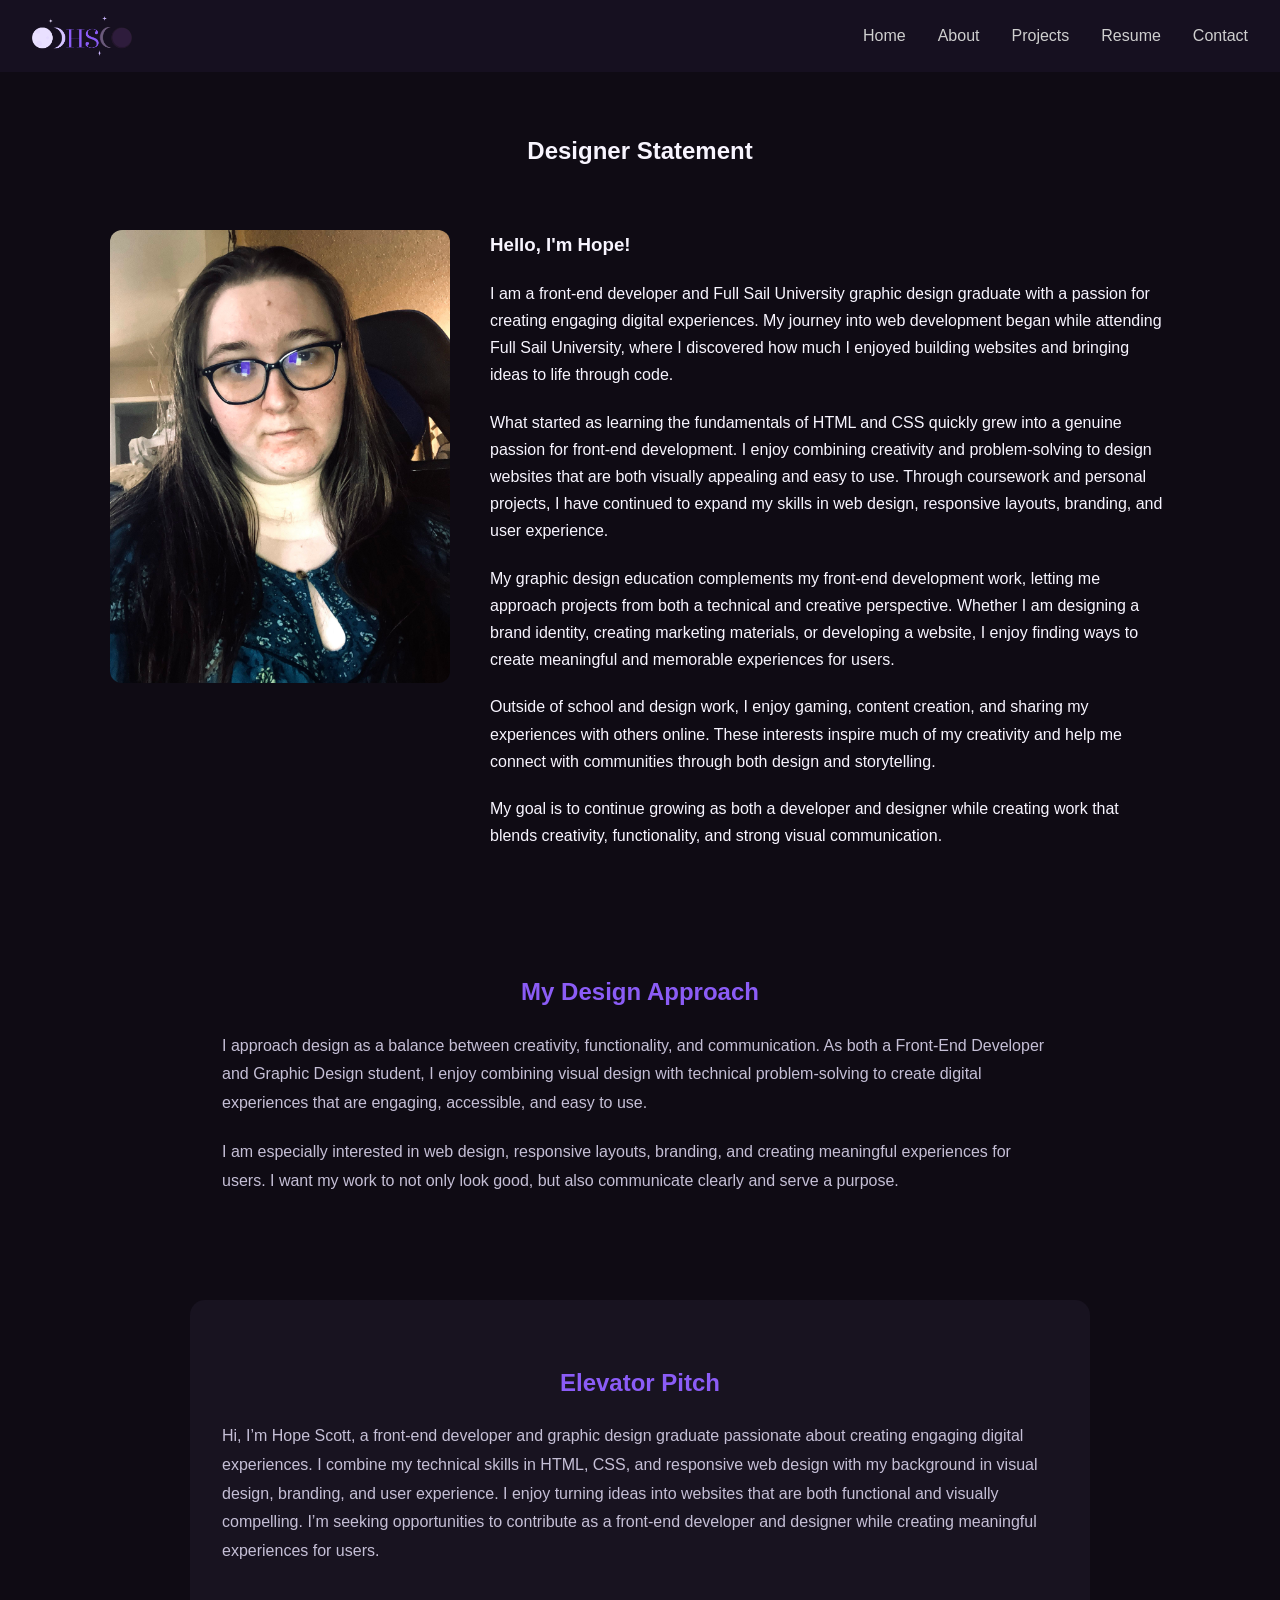
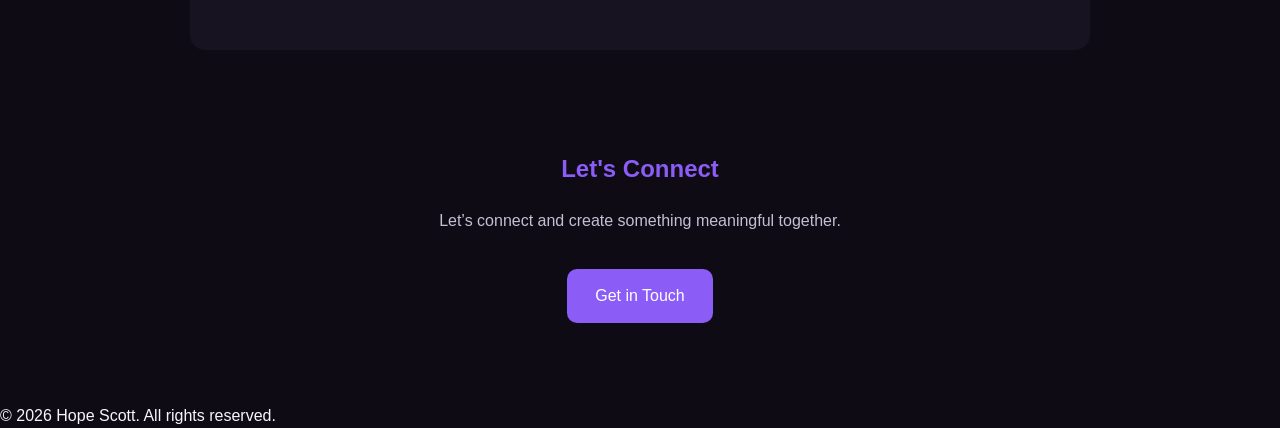
==== about/index.html @ 7387ee20 "Add clean route /about/" ====
<!DOCTYPE html>
<html lang="en">
<head>
    <meta charset="UTF-8">
    <meta name="viewport" content="width=device-width, initial-scale=1.0">
    <title>About Hope Scott | Front-End Developer & Graphic Designer</title>
    <meta name="description" content="Meet Hope Scott, a front-end developer and graphic designer focused on clear, engaging digital experiences.">
    <meta name="theme-color" content="#17121d">
    <link rel="canonical" href="https://hopescottcreative.is-not-a.dev/about/">

    <link rel="stylesheet" href="/css/style.css">
    <link rel="icon" type="image/png" href="/images/hope-scott-favicon.png">
</head>
<body>

<header>
    <nav>
        <a href="/" class="site-logo">

    <img src="/images/hslogo02.png" alt="Hope Scott logo">

</a>

        <button class="menu-toggle" type="button" aria-label="Open navigation menu" aria-expanded="false" aria-controls="primary-navigation">
            ☰
        </button>

        <ul class="nav-links" id="primary-navigation">
            <li><a href="/">Home</a></li>
            <li><a href="/about/">About</a></li>
            <li><a href="/projects/">Projects</a></li>
            <li><a href="/resume/">Resume</a></li>
            <li><a href="/contact/">Contact</a></li>
        </ul>
    </nav>
</header>

<main>

  <section class="about-hero">

    <h2>Designer Statement</h2>

</section>

<!-- About Me -->

<section class="about-container">

    <div class="about-photo">

        <img src="/images/hope.jpg" alt="Professional portrait of Hope Scott">

    </div>

    <div class="about-content">

        <h3>Hello, I'm Hope!</h3>

        <p>

            I am a front-end developer and Full Sail University graphic design graduate with a passion for creating engaging digital experiences. My journey into web development began while attending Full Sail University, where I discovered how much I enjoyed building websites and bringing ideas to life through code.

        </p>

        <p>

            What started as learning the fundamentals of HTML and CSS quickly grew into a genuine passion for front-end development. I enjoy combining creativity and problem-solving to design websites that are both visually appealing and easy to use. Through coursework and personal projects, I have continued to expand my skills in web design, responsive layouts, branding, and user experience.

        </p>

        <p>

            My graphic design education complements my front-end development work, letting me approach projects from both a technical and creative perspective. Whether I am designing a brand identity, creating marketing materials, or developing a website, I enjoy finding ways to create meaningful and memorable experiences for users.

        </p>

        <p>

            Outside of school and design work, I enjoy gaming, content creation, and sharing my experiences with others online. These interests inspire much of my creativity and help me connect with communities through both design and storytelling.

        </p>

        <p>

            My goal is to continue growing as both a developer and designer while creating work that blends creativity, functionality, and strong visual communication.

        </p>

    </div>

</section>

<!-- Designer Statement -->

<section class="designer-statement">

    <h2>My Design Approach</h2>

    <p>

        I approach design as a balance between creativity, functionality, and communication. As both a Front-End Developer and Graphic Design student, I enjoy combining visual design with technical problem-solving to create digital experiences that are engaging, accessible, and easy to use.

    </p>

    <p>

        I am especially interested in web design, responsive layouts, branding, and creating meaningful experiences for users. I want my work to not only look good, but also communicate clearly and serve a purpose.

    </p>

</section>

<!-- Elevator Pitch -->

<section class="elevator-pitch">

    <h2>Elevator Pitch</h2>

    <p>

        Hi, I’m Hope Scott, a front-end developer and graphic design graduate passionate about creating engaging digital experiences. I combine my technical skills in HTML, CSS, and responsive web design with my background in visual design, branding, and user experience. I enjoy turning ideas into websites that are both functional and visually compelling. I’m seeking opportunities to contribute as a front-end developer and designer while creating meaningful experiences for users.

    </p>

</section>

<!-- Call to Action -->

<section class="designer-cta">

    <h2>Let's Connect</h2>

    <p>

        Let’s connect and create something meaningful together.

    </p>

    <a href="/contact/" class="primary-btn">Get in Touch</a>

</section>

</main>
<footer><p>&copy; 2026 Hope Scott. All rights reserved.</p></footer>
<script src="/js/script.js"></script>
</body>
</html>
---- css/style.css ----
/* ========================================
   GLOBAL
======================================== */

* {
    margin: 0;
    padding: 0;
    box-sizing: border-box;
}

body {
    background: #0f0b14;
    color: #f8f5ff;
    font-family: Arial, sans-serif;
    line-height: 1.6;
}

a {
    color: #d8c8ff;
    text-decoration: none;
}

a:hover {
    color: #8b5cf6;
}

section {
    padding: 6rem 4rem;
}


/* ========================================
   HEADER & NAVIGATION
======================================== */

header {
    padding: 1rem 2rem;
    background: #161020;
}

nav {
    display: flex;
    justify-content: space-between;
    align-items: center;
}

nav ul,
.nav-links {
    display: flex;
    gap: 2rem;
    list-style: none;
}

nav a {
    color: #cfcfcf;
    text-decoration: none;
}

nav a:hover {
    color: white;
}


/* ========================================
   SITE LOGO
======================================== */

.site-logo {
    display: flex;
    align-items: center;
    flex-shrink: 0;
}

.site-logo img {
    display: block;
    width: 100px !important;
    height: auto !important;
    max-width: 100px !important;
}


/* ========================================
   BUTTONS
======================================== */

.primary-btn,
.secondary-btn {
    display: inline-block;
    text-decoration: none;
    padding: 14px 28px;
    border-radius: 10px;
    transition: 0.3s;
}

.primary-btn {
    background: #8b5cf6;
    color: white;
}

.secondary-btn {
    border: 1px solid #8b5cf6;
    color: white;
}

.primary-btn:hover,
.secondary-btn:hover {
    color: white;
    transform: translateY(-2px);
}


/* ========================================
   HOME PAGE — HERO
======================================== */

#hero {
    min-height: 100vh;

    display: flex;
    align-items: center;
    justify-content: flex-start;

    text-align: left;

    padding: 100px 30px;

    background-image: url("../images/hopescottcreative_herodesktop.png");
    background-size: cover;
    background-position: center;
    background-repeat: no-repeat;

    position: relative;
}
#hero::before {
    content: "";
    position: absolute;
    inset: 0;
    background: rgba(8,5,15,0.70);
}

.hero-content {
    position: relative;
    z-index: 2;
}
.hero-content {
   max-width: 650px;
margin-left: 8%;
}

.hero-content .intro {
    color: #c5bfd6;
    font-size: 1.2rem;
    margin-bottom: 5px;
}

.hero-content h1 {
    color: #ffffff;
    font-size: clamp(3rem, 8vw, 5.5rem);
    line-height: 1.1;
    margin: 0 0 15px;
   text-shadow: 0 0 25px rgba(139, 92, 246, 0.5);
}

.hero-content h2 {
    color: #8b5cf6;
    font-size: clamp(1.4rem, 3vw, 2rem);
    line-height: 1.3;
    margin: 0 0 25px;
   text-shadow: 0 0 15px rgba(139, 92, 246, 0.4);
}

.hero-text {
   max-width: 650px;
margin: 0 0 35px;
    color: #c5bfd6;
    font-size: 1.05rem;
    line-height: 1.8;
}

.hero-buttons {
    display: flex;
    justify-content: flex-start;
    align-items: center;
    gap: 15px;
    flex-wrap: wrap;
}


/* ========================================
   HOME PAGE — INTRO
======================================== */

#home-intro {
    max-width: 1200px;
    margin: auto;
    padding: 90px 30px;
}

.home-intro-container {
    max-width: 1100px;
    margin: 0 auto;
    display: flex;
    align-items: center;
    gap: 60px;
}

.home-photo {
    flex: 1;
    text-align: center;
}

.home-photo img {
    width: 100%;
    max-width: 350px;
    height: auto;
    border-radius: 16px;
    display: block;
    margin: 0 auto;
}

.home-intro-text {
    flex: 1.4;
}

.home-intro-text h2 {
    font-size: 2.5rem;
    margin-bottom: 25px;
}

.home-intro-text p:not(.section-label) {
    color: #c5bfd6;
    line-height: 1.8;
    margin-bottom: 20px;
}

.home-intro-button {
    margin-top: 30px;
}

.home-intro-text .primary-btn {
    display: inline-block;
}


/* ========================================
   SECTION LABELS
======================================== */

.section-label {
    color: #8b5cf6;
    font-size: 0.8rem;
    font-weight: bold;
    letter-spacing: 3px;
    margin-bottom: 10px;
}


/* ========================================
   HOME PAGE — SKILLS
======================================== */

#skills-overview {
    text-align: center;
    padding: 90px 30px;
}

#skills-overview h2 {
    font-size: 2.5rem;
    margin-bottom: 45px;
}

.skills-grid {
    max-width: 1100px;
    margin: 0 auto;
    display: grid;
    grid-template-columns: repeat(3, 1fr);
    gap: 25px;
}

.skill-card {
    background: #181320;
    border: 1px solid rgba(139, 92, 246, 0.25);
    padding: 35px 25px;
    border-radius: 16px;
    transition: transform 0.3s ease, border-color 0.3s ease;
}

.skill-card:hover {
    transform: translateY(-5px);
    border-color: #8b5cf6;
}

.skill-card h3 {
    color: #8b5cf6;
    margin-bottom: 15px;
}

.skill-card p {
    color: #c5bfd6;
    line-height: 1.6;
}

.skill-card ul {
    list-style: none;
}

.skill-card li {
    margin-bottom: 10px;
}


/* ========================================
   HOME PAGE — FEATURED WORK
======================================== */

#featured-work {
    padding: 90px 30px;
    text-align: center;
}

#featured-work h2 {
    font-size: 2.5rem;
    margin-bottom: 45px;
}

.projects-grid {
    max-width: 1100px;
    margin: 0 auto;
    display: grid;
    grid-template-columns: repeat(2, 1fr);
    gap: 30px;
}

.project-card {
    background: #181320;
    border: 1px solid rgba(139, 92, 246, 0.25);
    border-radius: 16px;
    overflow: hidden;
    text-align: left;
    transition: transform 0.3s ease, border-color 0.3s ease;
}

.project-card:hover {
    transform: translateY(-5px);
    border-color: #8b5cf6;
}

.project-card img {
    width: 100%;
    height: 280px;
    object-fit: cover;
    display: block;
}

.project-card-content {
    padding: 25px;
}

.project-card h3 {
    margin-bottom: 10px;
}

.project-card p {
    color: #c5bfd6;
    line-height: 1.6;
}

.featured-work-button {
    margin-top: 40px;
    text-align: center;
}


/* ========================================
   HOME PAGE — FINAL CTA
======================================== */

#call-to-action {
    padding: 100px 30px 120px;
    text-align: center;
}

.cta-content {
    max-width: 750px;
    margin: 0 auto;
}

#call-to-action h2 {
    font-size: 2.5rem;
    margin-bottom: 20px;
}

#call-to-action p:not(.section-label) {
    color: #c5bfd6;
    line-height: 1.8;
    margin-bottom: 35px;
}

#call-to-action .primary-btn {
    display: inline-block;
}


/* ========================================
   ABOUT / DESIGNER STATEMENT
======================================== */

.about-hero {
    text-align: center;
    padding: 60px 20px 20px;
}

.about-container {
    max-width: 1100px;
    margin: auto;
    padding: 40px 20px;
    display: flex;
    gap: 40px;
    align-items: flex-start;
}

.about-photo {
    flex: 1;
}

.about-photo img {
    width: 100%;
    max-width: 350px;
    border-radius: 12px;
    display: block;
}

.about-content {
    flex: 2;
}

.about-content h3 {
    margin-bottom: 20px;
}

.about-content p {
    margin-bottom: 20px;
    line-height: 1.7;
}


/* Designer Statement */

.designer-statement,
.elevator-pitch,
.designer-cta {
    max-width: 900px;
    margin: auto;
    padding: 4rem 2rem;
}

.designer-statement h2,
.elevator-pitch h2,
.designer-cta h2 {
    color: #8b5cf6;
    margin-bottom: 20px;
    text-align: center;
}

.designer-statement p,
.elevator-pitch p {
    color: #c5bfd6;
    line-height: 1.8;
    margin-bottom: 20px;
}

.elevator-pitch {
    background: #181320;
    border-radius: 15px;
    margin-top: 20px;
    margin-bottom: 20px;
}

.designer-cta {
    max-width: 900px;
    margin: 40px auto 0;
    padding: 60px 32px 80px;
    text-align: center;
}

.designer-cta h2 {
    margin: 0 0 20px;
}

.designer-cta p {
    color: #c5bfd6;
    margin: 0 0 35px;
}

.designer-cta .primary-btn {
    display: inline-block;
    position: static;
    margin: 0;
}


/* ========================================
   PROJECTS PAGE
======================================== */

.projects-hero {
    text-align: center;
    padding: 60px 20px;
}

.projects-hero p {
    max-width: 700px;
    margin: 20px auto;
}

.featured-projects {
    max-width: 1100px;
    margin: auto;
    padding: 40px 20px;
}

.featured-projects .project-card {
    display: flex;
    gap: 25px;
    margin-bottom: 40px;
    background: #1a1a22;
    padding: 20px;
    border-radius: 12px;
}

.featured-projects .project-card img {
    width: 350px;
    border-radius: 10px;
    object-fit: cover;
}

.project-info {
    flex: 1;
}

.project-gallery {
    max-width: 1100px;
    margin: auto;
    padding: 40px 20px;
}

.gallery-grid {
    display: grid;
    grid-template-columns: repeat(auto-fit, minmax(250px, 1fr));
    gap: 20px;
}

.gallery-grid img {
    width: 100%;
    border-radius: 10px;
}


/* ========================================
   CASE STUDIES
======================================== */

.case-studies {
    max-width: 1200px;
    margin: auto;
    padding: 6rem 2rem;
}

.case-studies > h2 {
    text-align: center;
    margin-bottom: 15px;
    font-size: 2.5rem;
}

.case-studies-intro {
    text-align: center;
    max-width: 700px;
    margin: 0 auto 50px;
    color: #c5bfd6;
}

.case-studies-grid {
    display: grid;
    grid-template-columns: repeat(3, 1fr);
    gap: 30px;
}

.case-study-card {
    background: #181320;
    border: 1px solid #352044;
    border-radius: 15px;
    overflow: hidden;
    transition: transform 0.3s ease, border-color 0.3s ease;
}

.case-study-card:hover {
    transform: translateY(-6px);
    border-color: #8b5cf6;
}

.case-study-preview {
    height: 230px;
    background: #24152f;
    display: flex;
    justify-content: center;
    align-items: center;
}

.case-study-moon {
    font-size: 7rem;
    color: #cdb8ff;
    line-height: 1;
}

.case-study-content {
    padding: 25px;
    display: flex;
    flex-direction: column;
}

.case-study-content h3 {
    color: #f8f5ff;
    margin-bottom: 15px;
    font-size: 1.5rem;
}

.case-study-content p {
    color: #c5bfd6;
    margin-bottom: 20px;
    line-height: 1.7;
}

.case-study-content .primary-btn {
    align-self: flex-start;
    display: inline-block;
    margin-top: 10px;
}


/* ========================================
   RESUME
======================================== */

#resume-hero {
    text-align: center;
}

.download-btn {
    display: inline-block;
    margin-top: 15px;
    padding: 10px 15px;
    background: white;
    color: black;
    text-decoration: none;
    border-radius: 6px;
}

.download-btn:hover {
    color: white;
}

.resume-btn {
    margin-top: 1.5rem;
}

.job {
    margin-bottom: 20px;
    padding: 15px;
    background: #1a1a22;
    border-radius: 10px;
}

.skills-list {
    display: flex;
    flex-wrap: wrap;
    gap: 10px;
    list-style: none;
}

.skills-list li {
    background: #222;
    padding: 8px 12px;
    border-radius: 6px;
}


/* ========================================
   CONTACT
======================================== */

.contact-hero {
    text-align: center;
    padding: 60px 20px;
}

.contact-hero p {
    max-width: 700px;
    margin: 20px auto;
}

.contact-container {
    max-width: 1100px;
    margin: auto;
    padding: 40px 20px;
    display: grid;
    grid-template-columns: 1fr 1fr;
    gap: 40px;
}

.contact-info,
.contact-form-section {
    background: #1a1a22;
    padding: 25px;
    border-radius: 12px;
}

.contact-info p {
    margin: 15px 0;
}

.contact-links {
    display: flex;
    gap: 20px;
    margin-top: 20px;
}

.contact-links a {
    color: #d8c8ff;
    text-decoration: none;
    font-weight: 600;
    transition: 0.3s;
}

.contact-links a:hover {
    color: #8b5cf6;
}

.contact-form-section form {
    display: flex;
    flex-direction: column;
    gap: 15px;
}

.contact-form-section input,
.contact-form-section textarea {
    padding: 12px;
    border-radius: 8px;
    border: none;
    font-size: 1rem;
}

.contact-form-section button {
    padding: 12px;
    border: none;
    border-radius: 8px;
    cursor: pointer;
    font-size: 1rem;
}

.contact-form-section button:hover {
    transform: translateY(-2px);
}


/* ========================================
   THANK YOU
======================================== */

.thank-you {
    text-align: center;
    padding: 100px 20px;
    max-width: 700px;
    margin: auto;
}

.thank-you h2 {
    margin-bottom: 20px;
    font-size: 3rem;
}

.thank-you p {
    margin-bottom: 20px;
}


/* ========================================
   LIGHTBOX
======================================== */

.lightbox {
    display: none;
    position: fixed;
    inset: 0;
    background: rgba(0, 0, 0, 0.9);
    justify-content: center;
    align-items: center;
    z-index: 9999;
}

.lightbox img {
    max-width: 90%;
    max-height: 90%;
    border-radius: 10px;
}

.close-lightbox {
    position: absolute;
    top: 20px;
    right: 35px;
    font-size: 3rem;
    cursor: pointer;
    color: white;
}


/* ========================================
   SOCIAL LINKS
======================================== */

.social-links {
    margin-top: 25px;
    display: flex;
    gap: 20px;
}

.social-links a {
    color: #b9b0cc;
    text-decoration: none;
}


/* ========================================
   HAMBURGER MENU
======================================== */

.menu-toggle {
    display: none;
    background: none;
    border: none;
    color: white;
    font-size: 2rem;
    cursor: pointer;
}


/* ========================================
   MOBILE
======================================== */

@media (max-width: 768px) {

    /* General */

    section {
        padding: 3rem 1.25rem;
    }


    /* Navigation */

    nav {
        flex-direction: row;
        justify-content: space-between;
        align-items: center;
        position: relative;
    }
   
    .menu-toggle {
        display: block;
    }

    .nav-links {
        display: none !important;
        flex-direction: column;
        position: absolute;
        top: 100%;
        left: 0;
        width: 100%;
        background: #161020;
        padding: 1rem 0;
        z-index: 1000;
    }

    .nav-links.active {
        display: flex !important;
    }

    .nav-links li {
        text-align: center;
        padding: 0.75rem 0;
    }

    .site-logo img {
        width: 100px !important;
    }


    /* Home Hero */

      #hero {
        background-image: url("../images/hopescottcreative_heromobile.png");
        background-position: center center;
        min-height: 100svh;
    }
    .hero-content h1 {
        font-size: clamp(3rem, 12vw, 4.5rem);
    }

    .hero-content h2 {
        font-size: 1.4rem;
    }

    .hero-text {
        font-size: 1rem;
    }

    .hero-buttons {
        flex-direction: column;
        align-items: center;
    }

    .hero-buttons a {
        width: 100%;
        max-width: 280px;
        text-align: center;
    }


    /* Home Intro */

    #home-intro {
        padding: 70px 20px;
    }

    .home-intro-container {
        flex-direction: column;
        align-items: center;
        text-align: center;
        gap: 40px;
    }

    .home-photo {
        flex: none;
    }

    .home-photo img {
        max-width: 200px;
    }

    .home-intro-text h2 {
        font-size: 2rem;
    }


    /* Skills */

    .skills-grid {
        grid-template-columns: 1fr;
        max-width: 450px;
    }


    /* Featured Work */

    .projects-grid {
        grid-template-columns: 1fr;
        max-width: 550px;
    }

    .project-card img {
        height: 240px;
    }


    /* Projects */

    .featured-projects .project-card {
        flex-direction: column;
        align-items: center;
    }

    .featured-projects .project-card img {
        width: 100%;
        max-width: 100%;
    }

    .project-info {
        width: 100%;
        text-align: left;
    }


    /* Case Studies */

    .case-studies {
        padding: 4rem 1.25rem;
    }

    .case-studies-grid {
        grid-template-columns: 1fr;
    }

    .case-study-preview {
        height: 200px;
    }


    /* About */

    .about-container {
        flex-direction: column;
        align-items: center;
        text-align: center;
    }

    .about-photo img {
        max-width: 250px;
        margin: 0 auto;
    }


    /* Designer Statement */

    .designer-statement,
    .elevator-pitch,
    .designer-cta {
        padding: 3rem 1.25rem;
    }

    .elevator-pitch {
        margin-left: 1.25rem;
        margin-right: 1.25rem;
    }

    .designer-cta {
        margin-top: 40px;
        padding-bottom: 70px;
    }


    /* Contact */

    .contact-container {
        grid-template-columns: 1fr;
    }

    .contact-form-section input,
    .contact-form-section textarea,
    .contact-form-section button {
        width: 100%;
    }


    /* Gallery */

    .gallery-grid {
        grid-template-columns: 1fr;
    }


    /* Resume */

    .skills-list {
        justify-content: center;
    }


    /* Thank You */

    .thank-you h2 {
        font-size: 2.25rem;
    }


    /* CTA */

    #call-to-action {
        padding: 80px 20px 100px;
    }

    #call-to-action h2 {
        font-size: 2rem;
    }
}
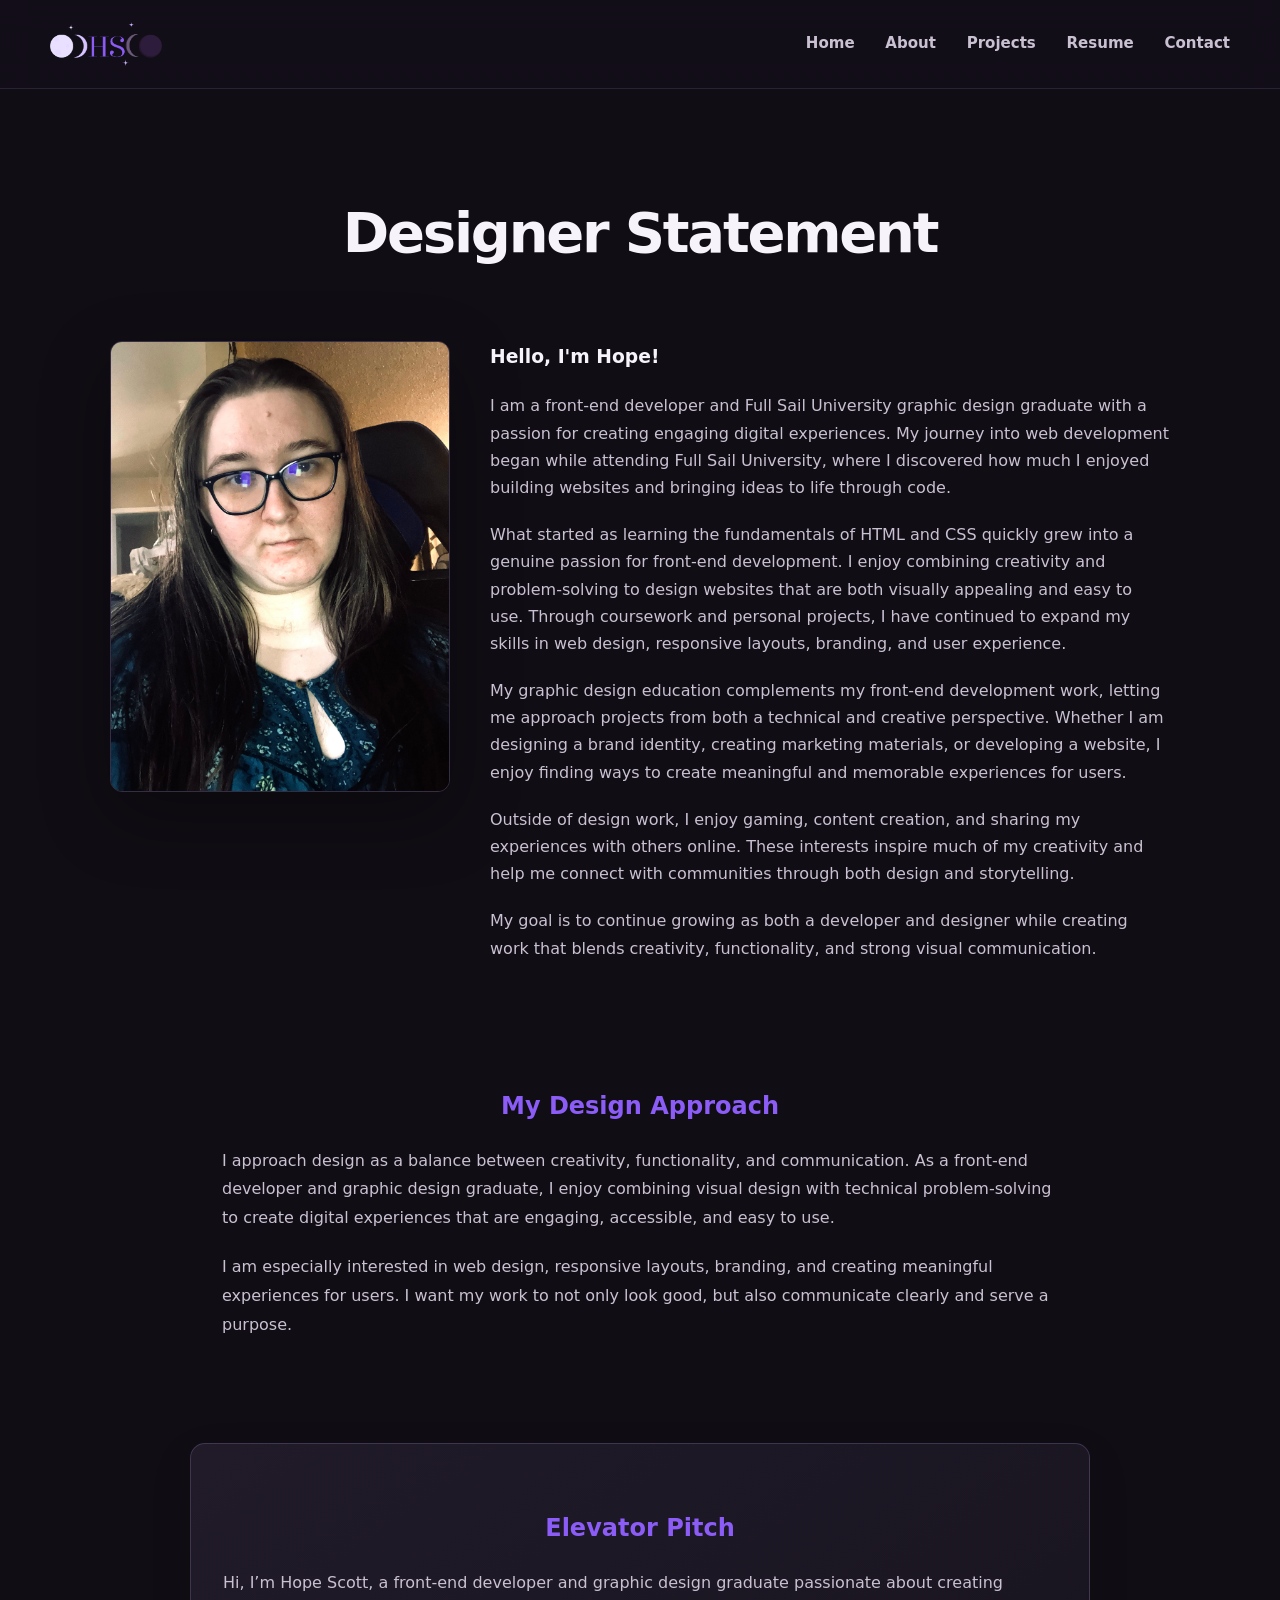
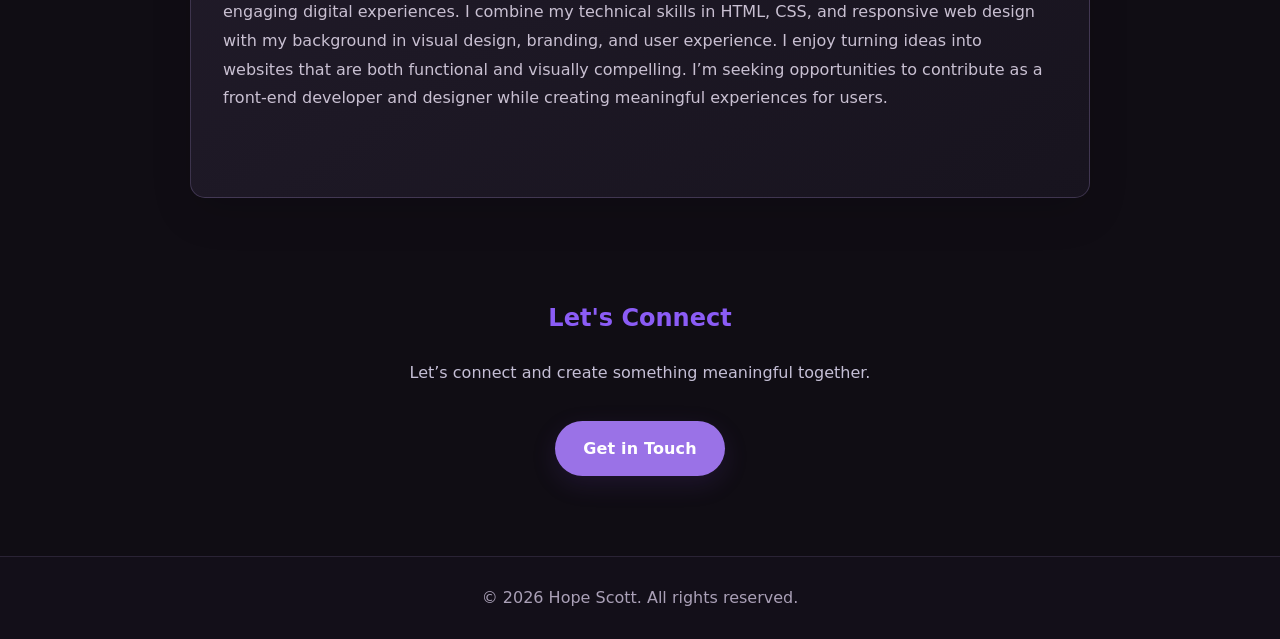
==== commit 4a95b3f5: "Update graduate language on About page" ====
--- a/about/index.html
+++ b/about/index.html
@@ -77,7 +77,7 @@
 
         <p>
 
-            Outside of school and design work, I enjoy gaming, content creation, and sharing my experiences with others online. These interests inspire much of my creativity and help me connect with communities through both design and storytelling.
+            Outside of design work, I enjoy gaming, content creation, and sharing my experiences with others online. These interests inspire much of my creativity and help me connect with communities through both design and storytelling.
 
         </p>
 
@@ -99,7 +99,7 @@
 
     <p>
 
-        I approach design as a balance between creativity, functionality, and communication. As both a Front-End Developer and Graphic Design student, I enjoy combining visual design with technical problem-solving to create digital experiences that are engaging, accessible, and easy to use.
+        I approach design as a balance between creativity, functionality, and communication. As a front-end developer and graphic design graduate, I enjoy combining visual design with technical problem-solving to create digital experiences that are engaging, accessible, and easy to use.
 
     </p>
 
--- a/css/style.css
+++ b/css/style.css
@@ -1082,3 +1082,453 @@
         font-size: 2rem;
     }
 }
+
+
+/* ========================================
+   PORTFOLIO REFRESH — POLISH & MOTION
+======================================== */
+
+:root {
+    color-scheme: dark;
+    --page: #100d14;
+    --surface: #19151f;
+    --surface-raised: #211b29;
+    --text: #f7f3fb;
+    --muted: #c9c0d2;
+    --accent: #b89af5;
+    --accent-strong: #9a72e7;
+    --line: rgba(202, 177, 255, 0.2);
+    --content-width: 1180px;
+}
+
+html {
+    scroll-behavior: smooth;
+    scroll-padding-top: 6rem;
+}
+
+body {
+    background: var(--page);
+    color: var(--text);
+    font-family: Inter, ui-sans-serif, system-ui, -apple-system, BlinkMacSystemFont, "Segoe UI", sans-serif;
+    line-height: 1.7;
+    text-rendering: optimizeLegibility;
+}
+
+::selection {
+    color: #130d1c;
+    background: #d5c2ff;
+}
+
+a {
+    text-underline-offset: 0.22em;
+    transition: color 180ms ease, background-color 180ms ease, border-color 180ms ease, transform 180ms ease;
+}
+
+a:focus-visible,
+button:focus-visible,
+input:focus-visible,
+textarea:focus-visible {
+    outline: 3px solid #d5c2ff;
+    outline-offset: 4px;
+}
+
+header {
+    position: sticky;
+    top: 0;
+    z-index: 1000;
+    padding: 0.7rem clamp(1.1rem, 4vw, 3rem);
+    background: rgba(19, 15, 25, 0.92);
+    border-bottom: 1px solid rgba(202, 177, 255, 0.12);
+    backdrop-filter: blur(16px);
+}
+
+nav {
+    max-width: var(--content-width);
+    min-height: 66px;
+    margin: 0 auto;
+}
+
+.site-logo img {
+    width: 112px !important;
+    max-width: 112px !important;
+}
+
+.nav-links {
+    align-items: center;
+    gap: clamp(1rem, 2.4vw, 2rem);
+}
+
+.nav-links a {
+    display: inline-block;
+    padding: 0.45rem 0;
+    color: var(--muted);
+    font-size: 0.94rem;
+    font-weight: 550;
+}
+
+.nav-links a:hover,
+.nav-links a[aria-current="page"] {
+    color: #fff;
+}
+
+section {
+    scroll-margin-top: 6rem;
+}
+
+#hero {
+    min-height: min(820px, calc(100svh - 72px));
+    padding: clamp(5rem, 10vw, 8rem) clamp(1.25rem, 6vw, 5rem);
+    background-position: center 44%;
+}
+
+#hero::before {
+    background: linear-gradient(90deg, rgba(13, 9, 18, 0.9) 0%, rgba(13, 9, 18, 0.72) 48%, rgba(13, 9, 18, 0.2) 100%);
+}
+
+.hero-content {
+    width: min(100%, 680px);
+    margin-left: max(0px, calc((100vw - var(--content-width)) / 2));
+}
+
+.hero-content .intro,
+.section-label {
+    color: var(--accent);
+}
+
+.hero-content h1 {
+    letter-spacing: -0.055em;
+    text-shadow: 0 8px 36px rgba(0, 0, 0, 0.28);
+}
+
+.hero-content h2 {
+    color: #d4c3ff;
+    text-shadow: none;
+    font-weight: 600;
+}
+
+.hero-text,
+.home-intro-text p:not(.section-label),
+.skill-card p,
+.project-card p,
+.case-study-content p,
+.designer-statement p,
+.elevator-pitch p,
+.contact-hero p,
+.projects-hero p {
+    color: var(--muted);
+}
+
+.primary-btn,
+.secondary-btn,
+.download-btn {
+    border-radius: 999px;
+    font-weight: 650;
+    letter-spacing: 0.01em;
+}
+
+.primary-btn {
+    background: var(--accent-strong);
+    box-shadow: 0 8px 24px rgba(90, 56, 148, 0.2);
+}
+
+.primary-btn:hover {
+    background: #ac89f1;
+    box-shadow: 0 12px 30px rgba(90, 56, 148, 0.32);
+}
+
+.secondary-btn {
+    border-color: rgba(218, 200, 255, 0.55);
+}
+
+.secondary-btn:hover {
+    background: rgba(218, 200, 255, 0.1);
+}
+
+#home-intro,
+#skills-overview,
+#featured-work,
+#call-to-action,
+.about-container,
+.featured-projects,
+.case-studies,
+.project-gallery,
+.contact-container {
+    width: min(100%, var(--content-width));
+    margin-left: auto;
+    margin-right: auto;
+}
+
+#home-intro,
+#skills-overview,
+#featured-work {
+    padding-top: clamp(4.5rem, 8vw, 7rem);
+    padding-bottom: clamp(4.5rem, 8vw, 7rem);
+}
+
+.home-photo img,
+.about-photo img {
+    border: 1px solid var(--line);
+    box-shadow: 0 24px 70px rgba(0, 0, 0, 0.3);
+}
+
+#skills-overview h2,
+#featured-work h2,
+.projects-hero h2,
+.about-hero h2,
+#resume-hero h2,
+.contact-hero h2 {
+    letter-spacing: -0.04em;
+    font-size: clamp(2.2rem, 5vw, 3.5rem);
+}
+
+.skill-card,
+.project-card,
+.case-study-card,
+.job,
+.contact-info,
+.contact-form-section,
+.elevator-pitch {
+    background: linear-gradient(145deg, rgba(34, 28, 43, 0.96), rgba(24, 20, 31, 0.98));
+    border: 1px solid var(--line);
+    box-shadow: 0 16px 42px rgba(0, 0, 0, 0.12);
+}
+
+.skill-card,
+.project-card,
+.case-study-card {
+    border-radius: 20px;
+}
+
+.skill-card {
+    padding: clamp(1.6rem, 3vw, 2.2rem);
+}
+
+.skill-card h3,
+.case-study-content h3 {
+    color: #d4c3ff;
+}
+
+.project-card img {
+    transition: transform 550ms cubic-bezier(0.2, 0.7, 0.2, 1);
+}
+
+.project-card:hover img {
+    transform: scale(1.025);
+}
+
+.project-card h3,
+.project-card p {
+    margin-left: 1.5rem;
+    margin-right: 1.5rem;
+}
+
+.project-card h3 {
+    margin-top: 1.3rem;
+}
+
+.project-card p {
+    margin-bottom: 1.5rem;
+}
+
+.case-study-preview {
+    background:
+        radial-gradient(circle at 50% 40%, rgba(184, 154, 245, 0.28), transparent 42%),
+        linear-gradient(145deg, #2c2138, #19151f);
+}
+
+.case-study-moon {
+    color: #e0d1ff;
+    text-shadow: 0 0 36px rgba(184, 154, 245, 0.55);
+}
+
+.gallery-grid img {
+    aspect-ratio: 4 / 3;
+    object-fit: cover;
+    border: 1px solid var(--line);
+    cursor: zoom-in;
+    transition: transform 250ms ease, border-color 250ms ease, box-shadow 250ms ease;
+}
+
+.gallery-grid img:hover {
+    transform: translateY(-4px);
+    border-color: rgba(213, 194, 255, 0.6);
+    box-shadow: 0 16px 36px rgba(0, 0, 0, 0.28);
+}
+
+#call-to-action {
+    max-width: 900px;
+    margin-bottom: 4rem;
+    border: 1px solid var(--line);
+    border-radius: 28px;
+    background:
+        radial-gradient(circle at 90% 10%, rgba(154, 114, 231, 0.16), transparent 35%),
+        var(--surface);
+}
+
+#call-to-action h2 {
+    letter-spacing: -0.04em;
+    font-size: clamp(2rem, 4.5vw, 3rem);
+}
+
+.about-hero,
+.projects-hero,
+.contact-hero {
+    padding-top: clamp(4rem, 8vw, 6rem);
+}
+
+.about-content p,
+.resume-content p {
+    color: var(--muted);
+}
+
+.download-btn {
+    background: #f3ebff;
+    color: #22172f;
+    padding: 0.85rem 1.35rem;
+}
+
+.download-btn:hover {
+    background: #d8c4ff;
+    color: #22172f;
+}
+
+.contact-info,
+.contact-form-section {
+    border-radius: 20px;
+}
+
+.contact-form-section input,
+.contact-form-section textarea {
+    color: var(--text);
+    background: #100d14;
+    border: 1px solid var(--line);
+}
+
+.contact-form-section input::placeholder,
+.contact-form-section textarea::placeholder {
+    color: #9e94aa;
+}
+
+.contact-form-section button {
+    color: #fff;
+    background: var(--accent-strong);
+    border-radius: 999px;
+    font-weight: 650;
+    transition: transform 180ms ease, background-color 180ms ease;
+}
+
+.contact-form-section button:hover {
+    background: #ac89f1;
+}
+
+footer {
+    padding: 1.7rem 1rem;
+    color: #aaa0b7;
+    border-top: 1px solid rgba(202, 177, 255, 0.12);
+    background: #130f19;
+    text-align: center;
+}
+
+.lightbox {
+    padding: 2rem;
+    background: rgba(10, 8, 13, 0.94);
+    backdrop-filter: blur(12px);
+}
+
+.lightbox[hidden] {
+    display: none;
+}
+
+.lightbox img {
+    object-fit: contain;
+    box-shadow: 0 24px 80px rgba(0, 0, 0, 0.5);
+}
+
+.close-lightbox {
+    display: grid;
+    place-items: center;
+    width: 48px;
+    height: 48px;
+    border: 1px solid var(--line);
+    border-radius: 50%;
+    background: var(--surface-raised);
+}
+
+.reveal {
+    opacity: 0;
+    transform: translateY(18px);
+    transition: opacity 650ms ease, transform 650ms cubic-bezier(0.2, 0.7, 0.2, 1);
+}
+
+.reveal.is-visible {
+    opacity: 1;
+    transform: translateY(0);
+}
+
+@media (max-width: 768px) {
+    header {
+        padding: 0.55rem 1rem;
+    }
+
+    .nav-links {
+        top: calc(100% + 0.6rem);
+        padding: 0.6rem 1rem 1rem;
+        border: 1px solid var(--line);
+        border-radius: 16px;
+        box-shadow: 0 18px 36px rgba(0, 0, 0, 0.3);
+    }
+
+    .nav-links a {
+        padding: 0.4rem 1rem;
+    }
+
+    #hero {
+        min-height: calc(100svh - 66px);
+        background-position: 60% center;
+    }
+
+    #hero::before {
+        background: linear-gradient(90deg, rgba(13, 9, 18, 0.88), rgba(13, 9, 18, 0.56));
+    }
+
+    .hero-content {
+        margin-left: 0;
+    }
+
+    #home-intro,
+    #skills-overview,
+    #featured-work {
+        padding-left: 1.25rem;
+        padding-right: 1.25rem;
+    }
+
+    #call-to-action {
+        width: calc(100% - 2rem);
+        padding: 4rem 1.4rem;
+        margin-bottom: 2.5rem;
+    }
+
+    .lightbox {
+        padding: 1rem;
+    }
+}
+
+@media (prefers-reduced-motion: reduce) {
+    html {
+        scroll-behavior: auto;
+    }
+
+    *,
+    *::before,
+    *::after {
+        scroll-behavior: auto !important;
+        animation-duration: 0.01ms !important;
+        animation-iteration-count: 1 !important;
+        transition-duration: 0.01ms !important;
+    }
+
+    .reveal {
+        opacity: 1;
+        transform: none;
+    }
+}
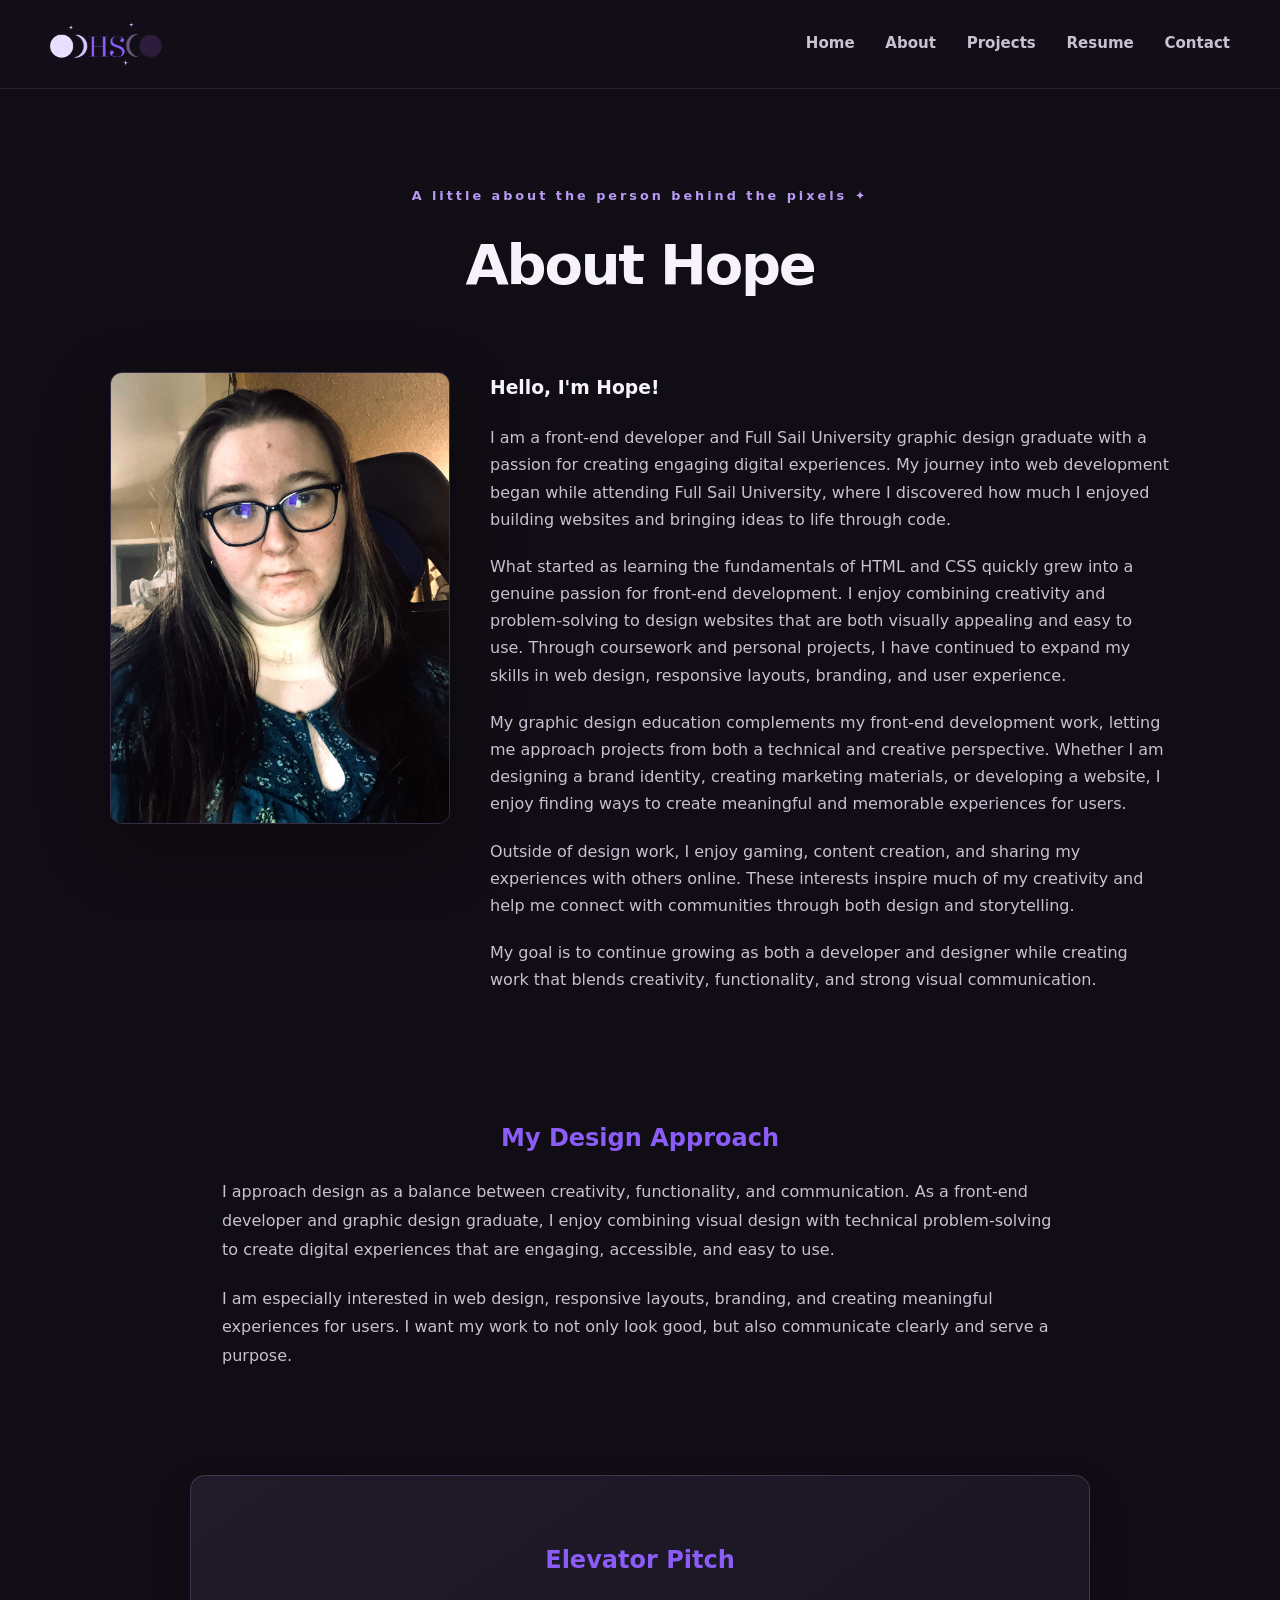
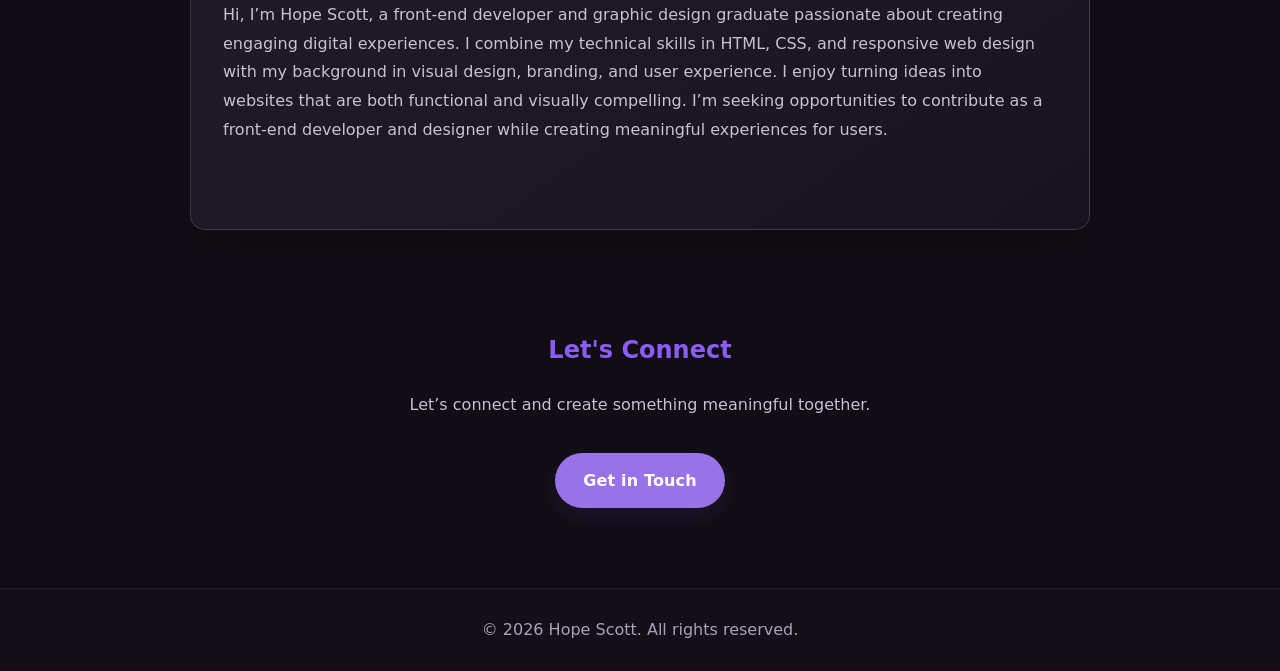
==== commit f75919a5: "Clarify the About page introduction" ====
--- a/about/index.html
+++ b/about/index.html
@@ -39,7 +39,8 @@
 
   <section class="about-hero">
 
-    <h2>Designer Statement</h2>
+    <p class="section-label">A little about the person behind the pixels <span aria-hidden="true">✦</span></p>
+    <h2>About Hope</h2>
 
 </section>
 
--- a/css/style.css
+++ b/css/style.css
@@ -1532,3 +1532,646 @@
         transform: none;
     }
 }
+
+
+/* HOPE SCOTT — ORIGINAL MOON & STAR ART DIRECTION */
+
+.signature-hero {
+    min-height: min(820px, calc(100svh - 72px));
+    overflow: hidden;
+    isolation: isolate;
+}
+
+.signature-hero::before {
+    background:
+        linear-gradient(90deg, rgba(15, 10, 23, 0.94) 0%, rgba(15, 10, 23, 0.77) 52%, rgba(15, 10, 23, 0.32) 100%),
+        linear-gradient(0deg, rgba(15, 10, 23, 0.45), transparent 45%);
+}
+
+.signature-hero .hero-content {
+    max-width: 720px;
+}
+
+.signature-hero .hero-content h1 {
+    max-width: 760px;
+    font-size: clamp(3.2rem, 7vw, 6.2rem);
+    letter-spacing: -0.065em;
+}
+
+.signature-hero .hero-content h2 {
+    color: #d8c6ff;
+    font-size: clamp(1.15rem, 2vw, 1.5rem);
+    letter-spacing: 0.01em;
+}
+
+.hero-status {
+    display: inline-flex;
+    align-items: center;
+    gap: 0.55rem;
+    margin: 0 0 1.7rem;
+    padding: 0.42rem 0.85rem;
+    color: #e6d9ff;
+    background: rgba(54, 38, 75, 0.62);
+    border: 1px solid rgba(205, 183, 255, 0.28);
+    border-radius: 999px;
+    font-size: 0.78rem;
+    letter-spacing: 0.04em;
+}
+
+.hero-status span,
+.hero-note span {
+    color: #d7c0ff;
+}
+
+.signature-hero .intro {
+    letter-spacing: 0.1em;
+    text-transform: uppercase;
+    font-size: 0.86rem;
+}
+
+.hero-moon {
+    position: absolute;
+    z-index: 1;
+    top: 7%;
+    right: 12%;
+    color: rgba(226, 209, 255, 0.78);
+    font-size: clamp(7rem, 18vw, 15rem);
+    line-height: 1;
+    text-shadow: 0 0 70px rgba(183, 145, 255, 0.42);
+    pointer-events: none;
+}
+
+.hero-star {
+    position: absolute;
+    z-index: 1;
+    color: #e5d5ff;
+    text-shadow: 0 0 20px rgba(192, 157, 255, 0.8);
+    animation: star-glimmer 4.8s ease-in-out infinite;
+    pointer-events: none;
+}
+
+.hero-star-one {
+    top: 21%;
+    right: 31%;
+    font-size: 1.5rem;
+}
+
+.hero-star-two {
+    top: 43%;
+    right: 10%;
+    font-size: 2.2rem;
+    animation-delay: 1.3s;
+}
+
+.hero-note {
+    position: absolute;
+    right: clamp(1.5rem, 6vw, 5rem);
+    bottom: 2rem;
+    color: rgba(239, 230, 255, 0.8);
+    font-size: 0.8rem;
+    letter-spacing: 0.12em;
+    text-transform: uppercase;
+}
+
+@keyframes star-glimmer {
+    0%, 100% { opacity: 0.62; transform: scale(0.92) rotate(0deg); }
+    50% { opacity: 1; transform: scale(1.12) rotate(12deg); }
+}
+
+.section-heading {
+    max-width: 720px;
+    margin: 0 auto 3.2rem;
+    text-align: center;
+}
+
+.section-heading .section-label {
+    margin-bottom: 0.7rem;
+}
+
+.section-heading h2 {
+    margin-bottom: 0.8rem;
+    color: var(--text);
+    font-size: clamp(2.15rem, 4.6vw, 3.4rem);
+    letter-spacing: -0.05em;
+    line-height: 1.12;
+}
+
+.section-heading > p:last-child {
+    max-width: 620px;
+    margin: 0 auto;
+    color: var(--muted);
+}
+
+.home-selected-work {
+    padding-top: clamp(5rem, 9vw, 8rem) !important;
+    padding-bottom: clamp(5rem, 9vw, 8rem) !important;
+}
+
+.editorial-work-grid {
+    display: grid;
+    grid-template-columns: repeat(2, minmax(0, 1fr));
+    gap: clamp(1.4rem, 3vw, 2.8rem);
+    max-width: 1120px;
+    margin: 0 auto;
+}
+
+.editorial-project {
+    min-width: 0;
+}
+
+.editorial-project-wide {
+    display: grid;
+    grid-template-columns: minmax(0, 1.32fr) minmax(260px, 0.68fr);
+    grid-column: 1 / -1;
+    align-items: center;
+    gap: clamp(1.6rem, 4vw, 4rem);
+    margin-bottom: 1.5rem;
+}
+
+.editorial-image,
+.showcase-image {
+    position: relative;
+    display: block;
+    overflow: hidden;
+    border: 1px solid rgba(209, 186, 255, 0.23);
+    border-radius: 22px;
+    background: #21192d;
+}
+
+.editorial-image {
+    aspect-ratio: 1.5;
+}
+
+.editorial-project:not(.editorial-project-wide) .editorial-image {
+    aspect-ratio: 1.18;
+}
+
+.editorial-image img,
+.showcase-image img {
+    display: block;
+    width: 100%;
+    height: 100%;
+    object-fit: cover;
+    transition: transform 700ms cubic-bezier(0.2, 0.7, 0.2, 1), filter 400ms ease;
+}
+
+.editorial-image:hover img,
+.showcase-image:hover img {
+    transform: scale(1.035);
+    filter: saturate(1.08);
+}
+
+.image-star {
+    position: absolute;
+    right: 1.1rem;
+    bottom: 0.8rem;
+    color: #f1e7ff;
+    font-size: 1.7rem;
+    text-shadow: 0 0 20px rgba(180, 135, 255, 0.9);
+}
+
+.editorial-project-copy {
+    padding: 1.2rem 0 0.5rem;
+}
+
+.editorial-project-wide .editorial-project-copy {
+    padding: 1rem 0;
+}
+
+.project-overline {
+    display: flex;
+    justify-content: space-between;
+    gap: 1rem;
+    margin: 0 0 0.75rem;
+    color: #c2a6f7;
+    font-size: 0.76rem;
+    font-weight: 650;
+    letter-spacing: 0.1em;
+    text-transform: uppercase;
+}
+
+.project-overline span {
+    color: #847895;
+    font-variant-numeric: tabular-nums;
+}
+
+.editorial-project-copy h3,
+.showcase-copy h3 {
+    margin: 0 0 0.65rem;
+    color: var(--text);
+    font-size: clamp(1.4rem, 2.4vw, 2rem);
+    letter-spacing: -0.035em;
+}
+
+.editorial-project-copy > p:not(.project-overline),
+.showcase-copy > p:not(.project-overline):not(.project-tags) {
+    margin: 0 0 1rem;
+    color: var(--muted);
+    line-height: 1.7;
+}
+
+.text-link {
+    display: inline-flex;
+    align-items: center;
+    gap: 0.5rem;
+    color: #dac7ff;
+    font-size: 0.94rem;
+    font-weight: 650;
+    text-decoration: none;
+}
+
+.text-link:hover {
+    color: #fff;
+    gap: 0.72rem;
+}
+
+.featured-work-button {
+    margin-top: 3.4rem;
+}
+
+.home-about {
+    max-width: 1120px !important;
+    padding-top: clamp(4.5rem, 8vw, 7rem) !important;
+    padding-bottom: clamp(4.5rem, 8vw, 7rem) !important;
+}
+
+.home-about .home-intro-container {
+    gap: clamp(2rem, 6vw, 5rem);
+}
+
+.home-about .home-photo img {
+    max-width: 400px;
+    border-radius: 48% 48% 22px 22px;
+}
+
+.home-about .home-intro-text h2 {
+    max-width: 620px;
+    margin: 0 0 1.3rem;
+    font-size: clamp(2.1rem, 4.2vw, 3.25rem);
+    letter-spacing: -0.05em;
+    line-height: 1.13;
+}
+
+.home-about .home-intro-button {
+    margin-top: 1.5rem;
+}
+
+.home-capabilities {
+    padding-top: 5rem !important;
+    padding-bottom: 6rem !important;
+}
+
+.capability-icon {
+    display: inline-grid;
+    place-items: center;
+    width: 2.8rem;
+    height: 2.8rem;
+    margin-bottom: 1.3rem;
+    border: 1px solid rgba(196, 165, 255, 0.25);
+    border-radius: 50%;
+    color: #dac7ff;
+    background: rgba(153, 111, 225, 0.1);
+    font-size: 1.25rem;
+}
+
+.home-capabilities .skill-card {
+    text-align: left;
+}
+
+.celestial-cta {
+    position: relative;
+    overflow: hidden;
+}
+
+.celestial-cta .cta-orbit {
+    position: absolute;
+    top: -1.7rem;
+    right: 2.5rem;
+    color: rgba(206, 180, 255, 0.24);
+    font-size: 8rem;
+    line-height: 1;
+}
+
+.celestial-cta .section-label,
+.celestial-cta h2,
+.celestial-cta p:not(.section-label),
+.celestial-cta .primary-btn {
+    position: relative;
+    z-index: 1;
+}
+
+.celestial-cta .section-label {
+    color: #c6a9ff;
+}
+
+.celestial-cta p:not(.section-label) {
+    max-width: 620px;
+    margin: 0 auto 1.8rem;
+}
+
+.celestial-page-hero {
+    position: relative;
+    overflow: hidden;
+    padding: clamp(5rem, 10vw, 8rem) 1.5rem 5rem;
+    background:
+        radial-gradient(ellipse at 82% 25%, rgba(120, 76, 180, 0.24), transparent 35%),
+        radial-gradient(ellipse at 15% 90%, rgba(75, 47, 115, 0.2), transparent 42%);
+}
+
+.celestial-page-hero h1 {
+    position: relative;
+    z-index: 1;
+    margin: 0.4rem 0 0.8rem;
+    color: #fff;
+    font-size: clamp(3.1rem, 8vw, 6rem);
+    letter-spacing: -0.065em;
+    line-height: 1;
+}
+
+.celestial-page-hero > p:not(.section-label) {
+    position: relative;
+    z-index: 1;
+    max-width: 660px;
+    color: var(--muted);
+}
+
+.page-moon {
+    position: absolute;
+    top: 6%;
+    right: 12%;
+    color: rgba(210, 188, 255, 0.34);
+    font-size: clamp(7rem, 17vw, 14rem);
+    line-height: 1;
+    text-shadow: 0 0 55px rgba(167, 123, 239, 0.3);
+}
+
+.work-showcase {
+    padding-top: 2rem;
+}
+
+.showcase-grid {
+    display: grid;
+    grid-template-columns: repeat(2, minmax(0, 1fr));
+    gap: 1.5rem;
+}
+
+.showcase-card {
+    overflow: hidden;
+    border: 1px solid var(--line);
+    border-radius: 22px;
+    background: linear-gradient(145deg, #211b29, #17131d);
+}
+
+.showcase-card-large {
+    display: grid;
+    grid-column: 1 / -1;
+    grid-template-columns: minmax(0, 1.3fr) minmax(280px, 0.7fr);
+    align-items: center;
+}
+
+.showcase-image {
+    aspect-ratio: 1.36;
+    border: 0;
+    border-radius: 0;
+}
+
+.showcase-card-large .showcase-image {
+    height: 100%;
+    min-height: 360px;
+    aspect-ratio: auto;
+}
+
+.showcase-copy {
+    padding: clamp(1.35rem, 3vw, 2.25rem);
+}
+
+.showcase-copy p {
+    color: var(--muted);
+}
+
+.project-tags {
+    display: flex;
+    flex-wrap: wrap;
+    gap: 0.45rem;
+    margin: 1.1rem 0 0;
+}
+
+.project-tags span {
+    padding: 0.33rem 0.65rem;
+    color: #d8c8f5;
+    border: 1px solid rgba(194, 166, 247, 0.22);
+    border-radius: 999px;
+    background: rgba(139, 92, 246, 0.08);
+    font-size: 0.74rem;
+}
+
+.celestial-case-studies {
+    max-width: 1180px;
+    padding-top: 6rem;
+}
+
+.celestial-case-studies .section-heading,
+.celestial-gallery .section-heading {
+    margin-bottom: 2.5rem;
+}
+
+.celestial-case-studies .case-study-card {
+    border-radius: 20px;
+}
+
+.celestial-case-studies .case-study-preview {
+    position: relative;
+    height: 220px;
+    overflow: hidden;
+    background:
+        radial-gradient(circle at 78% 28%, rgba(193, 160, 255, 0.34), transparent 19%),
+        radial-gradient(circle at 20% 95%, rgba(98, 58, 147, 0.42), transparent 40%),
+        linear-gradient(145deg, #332340, #17131d 78%);
+}
+
+.celestial-case-studies .case-study-preview::before,
+.celestial-case-studies .case-study-preview::after {
+    position: absolute;
+    color: rgba(230, 217, 255, 0.34);
+    font-size: 1rem;
+}
+
+.celestial-case-studies .case-study-preview::before {
+    content: "✦     ·          ✧       ·       ✦";
+    top: 25%;
+    left: 12%;
+}
+
+.celestial-case-studies .case-study-preview::after {
+    content: "·       ✧        ·       ✦";
+    right: 12%;
+    bottom: 25%;
+}
+
+.case-study-symbol {
+    color: #dfd0ff;
+    font-size: 5.5rem;
+    line-height: 1;
+    text-shadow: 0 0 36px rgba(185, 149, 255, 0.5);
+}
+
+.case-study-index {
+    position: absolute;
+    right: 1.1rem;
+    bottom: 0.9rem;
+    color: rgba(235, 223, 255, 0.68);
+    font-size: 0.65rem;
+    letter-spacing: 0.13em;
+}
+
+.case-study-visia {
+    background:
+        radial-gradient(circle at 30% 34%, rgba(179, 125, 245, 0.33), transparent 26%),
+        radial-gradient(circle at 78% 72%, rgba(115, 78, 183, 0.4), transparent 26%),
+        linear-gradient(145deg, #2a1e3d, #17131d);
+}
+
+.case-study-move {
+    background:
+        radial-gradient(circle at 68% 30%, rgba(205, 179, 255, 0.3), transparent 20%),
+        radial-gradient(circle at 25% 85%, rgba(91, 68, 145, 0.4), transparent 32%),
+        linear-gradient(145deg, #30203a, #17131d);
+}
+
+.celestial-case-studies .case-study-content {
+    min-height: 255px;
+    padding: 1.5rem;
+}
+
+.celestial-case-studies .case-study-content h3 {
+    margin-bottom: 0.6rem;
+}
+
+.celestial-case-studies .case-study-content .text-link {
+    margin-top: auto;
+}
+
+.celestial-gallery {
+    padding-top: 5rem;
+}
+
+.celestial-gallery .gallery-grid {
+    grid-template-columns: repeat(auto-fit, minmax(210px, 1fr));
+    gap: 1rem;
+}
+
+.celestial-gallery .gallery-grid img {
+    aspect-ratio: 1.04;
+    border-radius: 14px;
+}
+
+.project-cta {
+    padding-bottom: 7rem;
+}
+
+.project-cta h2 {
+    margin: 0.4rem 0 1.4rem;
+    color: var(--text);
+    font-size: clamp(2rem, 4vw, 3rem);
+    letter-spacing: -0.05em;
+}
+
+@media (max-width: 768px) {
+    .signature-hero {
+        min-height: calc(100svh - 66px);
+        padding: 5.4rem 1.25rem 5rem;
+    }
+
+    .signature-hero .hero-content {
+        margin-left: 0;
+    }
+
+    .signature-hero .hero-content h1 {
+        font-size: clamp(3.1rem, 12vw, 4.8rem);
+    }
+
+    .hero-moon {
+        top: 4%;
+        right: 6%;
+        font-size: 8rem;
+        opacity: 0.62;
+    }
+
+    .hero-star-one {
+        top: 13%;
+        right: 36%;
+    }
+
+    .hero-star-two {
+        top: 32%;
+        right: 8%;
+    }
+
+    .hero-note {
+        right: 1.25rem;
+        bottom: 1.1rem;
+        font-size: 0.65rem;
+    }
+
+    .editorial-work-grid,
+    .showcase-grid {
+        grid-template-columns: 1fr;
+    }
+
+    .editorial-project-wide,
+    .showcase-card-large {
+        grid-column: auto;
+        grid-template-columns: 1fr;
+    }
+
+    .editorial-project-wide {
+        gap: 0;
+        margin-bottom: 0.5rem;
+    }
+
+    .editorial-project:not(.editorial-project-wide) .editorial-image {
+        aspect-ratio: 1.45;
+    }
+
+    .showcase-card-large .showcase-image {
+        min-height: auto;
+        aspect-ratio: 1.35;
+    }
+
+    .showcase-copy {
+        padding: 1.35rem;
+    }
+
+    .home-about .home-intro-container {
+        gap: 2rem;
+    }
+
+    .home-about .home-photo img {
+        max-width: 250px;
+    }
+
+    .celestial-page-hero {
+        padding: 5rem 1.25rem 3.5rem;
+    }
+
+    .page-moon {
+        top: 6%;
+        right: 2%;
+        font-size: 7rem;
+    }
+
+    .celestial-gallery .gallery-grid {
+        grid-template-columns: repeat(2, minmax(0, 1fr));
+        gap: 0.7rem;
+    }
+
+    .celestial-case-studies .case-study-content {
+        min-height: auto;
+    }
+}
+
+@media (max-width: 420px) {
+    .celestial-gallery .gallery-grid {
+        grid-template-columns: 1fr;
+    }
+}
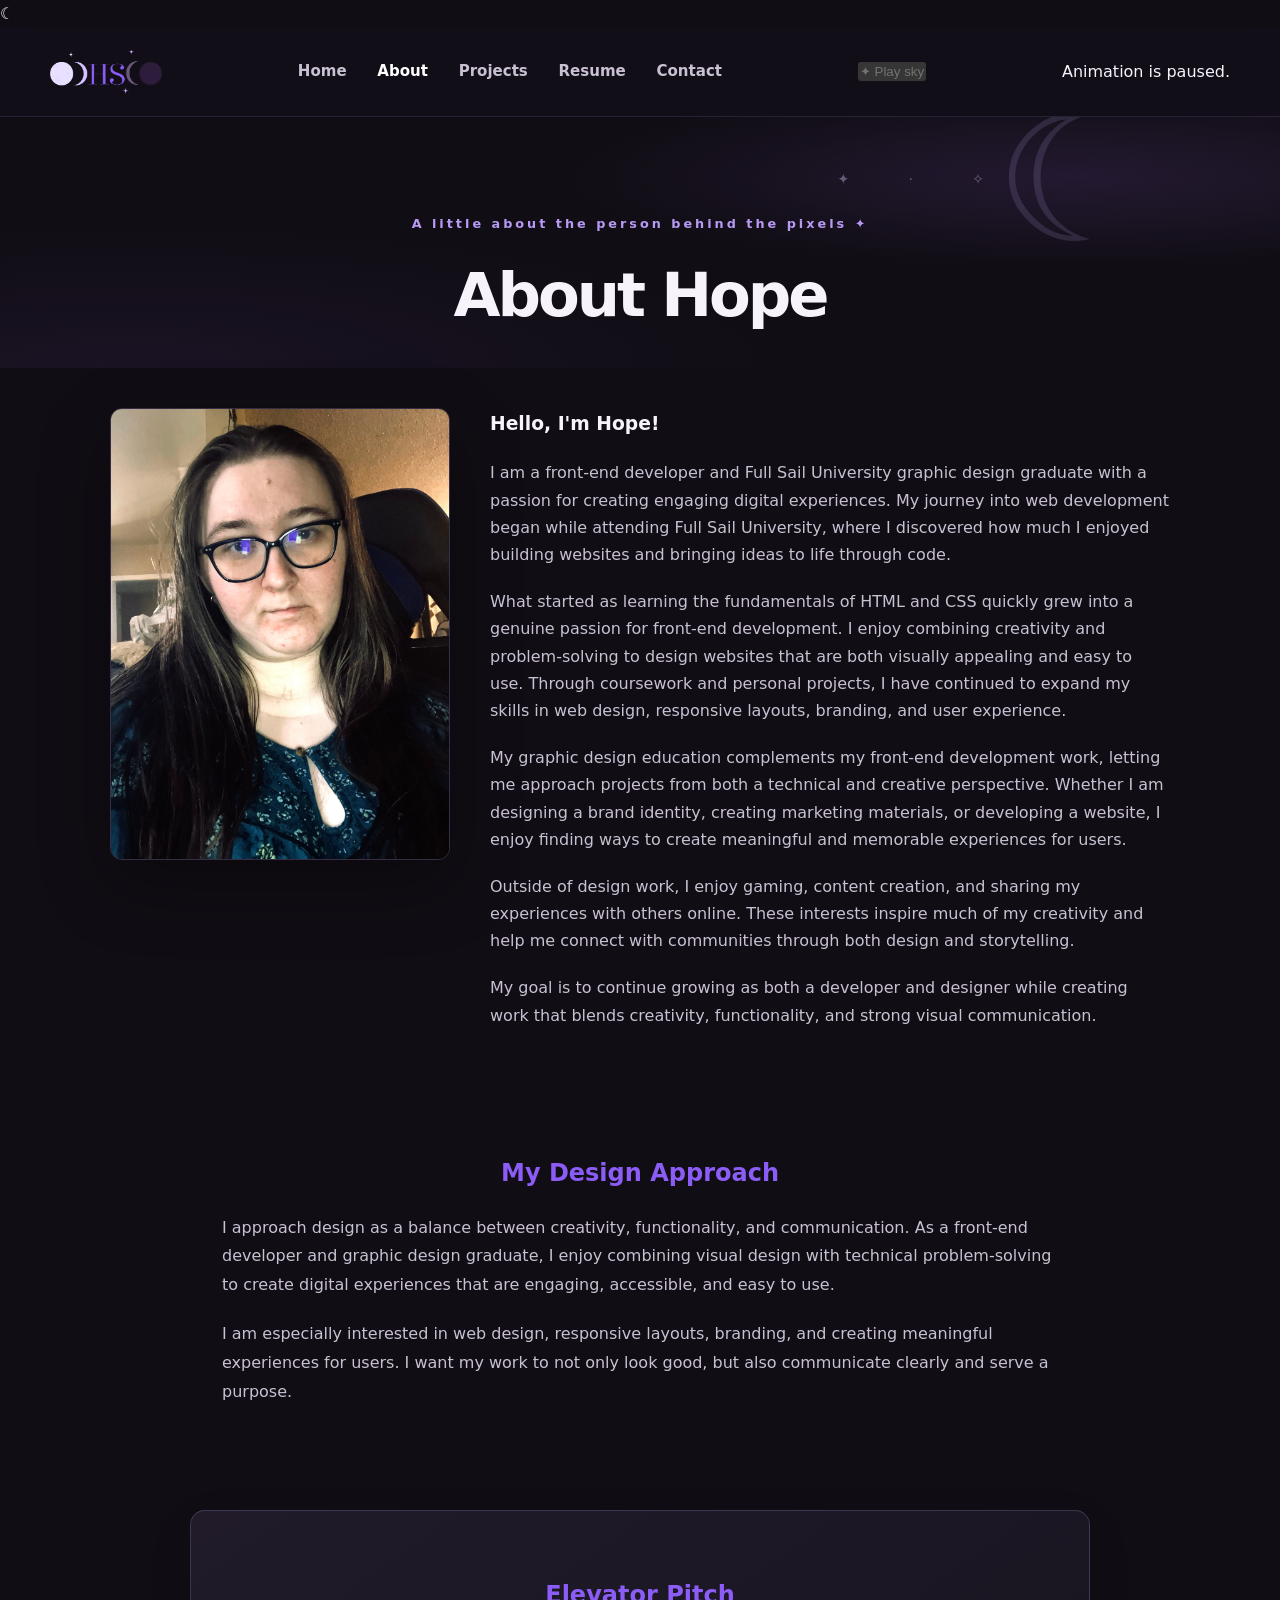
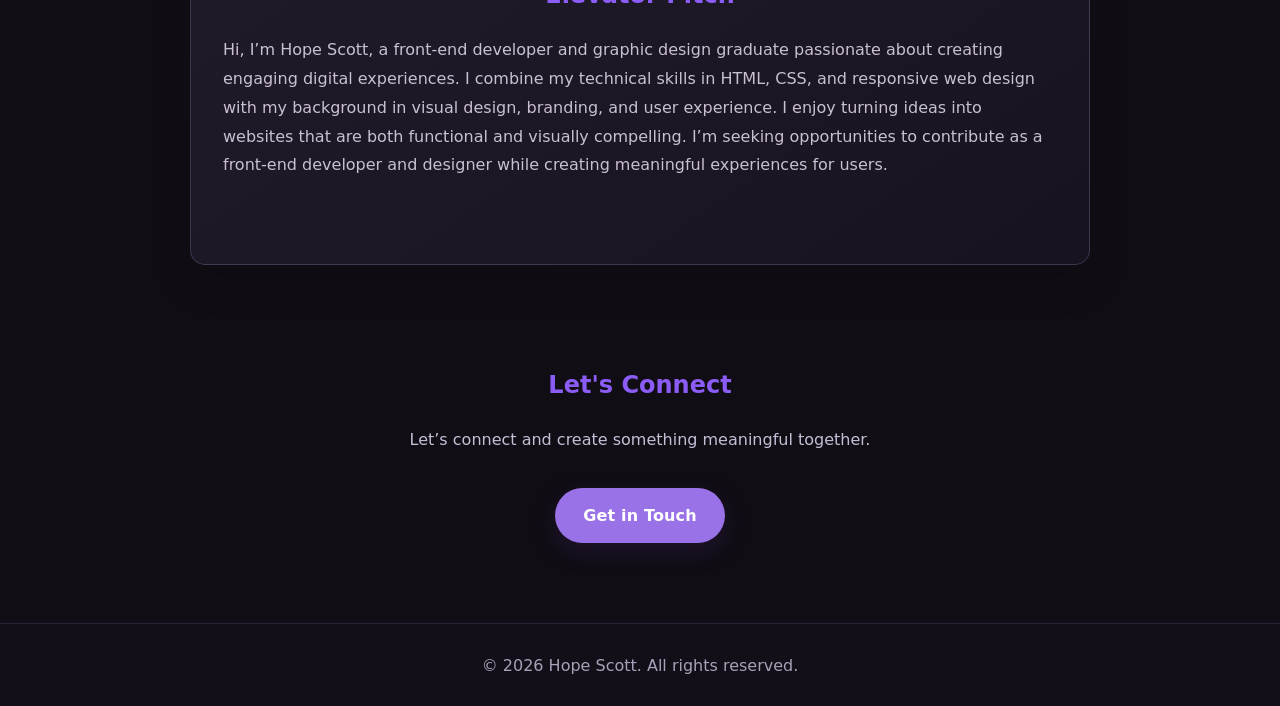
==== commit bfabf77f: "Add site-wide sky control and background layer" ====
--- a/about/index.html
+++ b/about/index.html
@@ -12,6 +12,13 @@
     <link rel="icon" type="image/png" href="/images/hope-scott-favicon.png">
 </head>
 <body>
+<div class="site-sky" aria-hidden="true">
+    <span class="site-sky-stars"></span>
+    <span class="site-sky-moon">☾</span>
+    <span class="site-sky-light"></span>
+    <span class="site-sky-shooting site-sky-shooting-one"></span>
+    <span class="site-sky-shooting site-sky-shooting-two"></span>
+</div>
 
 <header>
     <nav>
@@ -32,6 +39,8 @@
             <li><a href="/resume/">Resume</a></li>
             <li><a href="/contact/">Contact</a></li>
         </ul>
+        <button class="sky-motion-toggle" id="sky-motion-toggle" type="button" aria-pressed="false" aria-describedby="sky-motion-status" disabled><span aria-hidden="true">✦</span> <span class="sky-toggle-label">Play sky</span></button>
+        <span id="sky-motion-status" class="visually-hidden" role="status" aria-live="polite">Animation is paused.</span>
     </nav>
 </header>
 
--- a/css/style.css
+++ b/css/style.css
@@ -2175,3 +2175,411 @@
         grid-template-columns: 1fr;
     }
 }
+
+
+/* Shared celestial details keep the supporting pages in the same visual world. */
+.about-hero,
+#resume-hero,
+.contact-hero,
+.thank-you {
+    position: relative;
+    overflow: hidden;
+    isolation: isolate;
+    background:
+        radial-gradient(ellipse at 84% 24%, rgba(131, 86, 193, 0.17), transparent 34%),
+        radial-gradient(ellipse at 10% 100%, rgba(81, 52, 125, 0.15), transparent 42%);
+}
+
+.about-hero::after,
+#resume-hero::after,
+.contact-hero::after,
+.thank-you::after {
+    content: "☾";
+    position: absolute;
+    z-index: -1;
+    top: -1.5rem;
+    right: clamp(1.5rem, 10vw, 9rem);
+    color: rgba(208, 185, 255, 0.14);
+    font-size: clamp(6rem, 15vw, 11rem);
+    line-height: 1;
+    pointer-events: none;
+}
+
+.about-hero::before,
+#resume-hero::before,
+.contact-hero::before,
+.thank-you::before {
+    content: "✦   ·   ✧";
+    position: absolute;
+    top: 20%;
+    right: clamp(7rem, 21vw, 19rem);
+    color: rgba(222, 205, 255, 0.38);
+    font-size: 0.9rem;
+    letter-spacing: 1.7rem;
+    pointer-events: none;
+}
+
+.about-hero h2,
+#resume-hero h2,
+.contact-hero h2,
+.thank-you h2 {
+    position: relative;
+    z-index: 1;
+    color: var(--text);
+    font-size: clamp(2.4rem, 5vw, 3.8rem);
+    letter-spacing: -0.05em;
+}
+
+.about-hero .section-label {
+    position: relative;
+    z-index: 1;
+}
+
+.contact-hero > p:not(.section-label) {
+    position: relative;
+    z-index: 1;
+}
+
+.contact-hero .section-label,
+.project-cta .section-label {
+    color: #c6a9ff;
+}
+
+
+/* Experimental interactive night-sky hero: the image is replaced by CSS light and stars. */
+.signature-hero {
+    --light-x: 72%;
+    --light-y: 38%;
+    background-color: #120d1b;
+    background-image:
+        radial-gradient(ellipse at 50% 110%, rgba(102, 65, 148, 0.22), transparent 58%),
+        linear-gradient(120deg, #100b17 0%, #1a1028 58%, #171020 100%);
+}
+
+.signature-hero::before {
+    background: linear-gradient(90deg, rgba(13, 9, 18, 0.42) 0%, rgba(13, 9, 18, 0.12) 60%, rgba(13, 9, 18, 0.2) 100%);
+}
+
+.signature-hero::after {
+    content: "";
+    position: absolute;
+    z-index: 0;
+    inset: 0;
+    pointer-events: none;
+    opacity: 0.94;
+    background:
+        radial-gradient(circle at var(--light-x) var(--light-y), rgba(201, 172, 255, 0.25) 0, rgba(160, 117, 231, 0.13) 7rem, rgba(122, 84, 180, 0.06) 15rem, transparent 25rem),
+        radial-gradient(1.5px 1.5px at 8% 18%, rgba(242, 231, 255, 0.94) 99%, transparent 100%),
+        radial-gradient(1px 1px at 17% 72%, rgba(210, 190, 255, 0.88) 99%, transparent 100%),
+        radial-gradient(2px 2px at 28% 32%, rgba(238, 224, 255, 0.86) 99%, transparent 100%),
+        radial-gradient(1px 1px at 42% 14%, rgba(221, 203, 255, 0.8) 99%, transparent 100%),
+        radial-gradient(1.5px 1.5px at 56% 77%, rgba(242, 231, 255, 0.82) 99%, transparent 100%),
+        radial-gradient(1px 1px at 68% 24%, rgba(218, 197, 255, 0.86) 99%, transparent 100%),
+        radial-gradient(1.5px 1.5px at 81% 58%, rgba(242, 231, 255, 0.82) 99%, transparent 100%),
+        radial-gradient(1px 1px at 92% 16%, rgba(211, 188, 255, 0.9) 99%, transparent 100%),
+        radial-gradient(1px 1px at 94% 84%, rgba(238, 224, 255, 0.82) 99%, transparent 100%);
+}
+
+.signature-hero .hero-content,
+.signature-hero .hero-note {
+    z-index: 2;
+}
+
+.signature-hero .hero-moon {
+    z-index: 1;
+    top: 10%;
+    right: 15%;
+    color: #e2d3ff;
+    font-size: clamp(9rem, 22vw, 19rem);
+    opacity: 0.82;
+    text-shadow: 0 0 28px rgba(197, 162, 255, 0.54), 0 0 95px rgba(154, 105, 225, 0.48);
+    animation: moon-drift 12s ease-in-out infinite;
+}
+
+@keyframes moon-drift {
+    0%, 100% { transform: translate3d(0, 0, 0); }
+    50% { transform: translate3d(0, -10px, 0); }
+}
+
+@media (max-width: 768px) {
+    .signature-hero {
+        --light-x: 72%;
+        --light-y: 25%;
+    }
+
+    .signature-hero .hero-moon {
+        top: 5%;
+        right: 6%;
+        font-size: 9rem;
+    }
+}
+
+@media (prefers-reduced-motion: reduce) {
+    .signature-hero .hero-moon {
+        animation: none;
+    }
+
+    .signature-hero::after {
+        background:
+            radial-gradient(circle at 72% 32%, rgba(165, 130, 220, 0.13), transparent 22rem),
+            radial-gradient(1.5px 1.5px at 8% 18%, rgba(242, 231, 255, 0.84) 99%, transparent 100%),
+            radial-gradient(1px 1px at 17% 72%, rgba(210, 190, 255, 0.8) 99%, transparent 100%),
+            radial-gradient(2px 2px at 28% 32%, rgba(238, 224, 255, 0.8) 99%, transparent 100%),
+            radial-gradient(1px 1px at 42% 14%, rgba(221, 203, 255, 0.75) 99%, transparent 100%),
+            radial-gradient(1.5px 1.5px at 56% 77%, rgba(242, 231, 255, 0.78) 99%, transparent 100%),
+            radial-gradient(1px 1px at 68% 24%, rgba(218, 197, 255, 0.8) 99%, transparent 100%),
+            radial-gradient(1.5px 1.5px at 81% 58%, rgba(242, 231, 255, 0.78) 99%, transparent 100%),
+            radial-gradient(1px 1px at 92% 16%, rgba(211, 188, 255, 0.82) 99%, transparent 100%);
+    }
+}
+
+/* Accessibility-first cursor light: still starfield by default, pointer-triggered glow only. */
+.hero-star,
+.signature-hero .hero-moon {
+    animation: none !important;
+}
+
+.signature-hero::after {
+    background:
+        radial-gradient(1.5px 1.5px at 8% 18%, rgba(242, 231, 255, 0.94) 99%, transparent 100%),
+        radial-gradient(1px 1px at 17% 72%, rgba(210, 190, 255, 0.88) 99%, transparent 100%),
+        radial-gradient(2px 2px at 28% 32%, rgba(238, 224, 255, 0.86) 99%, transparent 100%),
+        radial-gradient(1px 1px at 42% 14%, rgba(221, 203, 255, 0.8) 99%, transparent 100%),
+        radial-gradient(1.5px 1.5px at 56% 77%, rgba(242, 231, 255, 0.82) 99%, transparent 100%),
+        radial-gradient(1px 1px at 68% 24%, rgba(218, 197, 255, 0.86) 99%, transparent 100%),
+        radial-gradient(1.5px 1.5px at 81% 58%, rgba(242, 231, 255, 0.82) 99%, transparent 100%),
+        radial-gradient(1px 1px at 92% 16%, rgba(211, 188, 255, 0.9) 99%, transparent 100%),
+        radial-gradient(1px 1px at 94% 84%, rgba(238, 224, 255, 0.82) 99%, transparent 100%);
+}
+
+.cursor-moonlight {
+    position: absolute;
+    z-index: 1;
+    inset: 0;
+    opacity: 0;
+    pointer-events: none;
+    background: radial-gradient(
+        circle 19rem at var(--light-x, 72%) var(--light-y, 38%),
+        rgba(201, 172, 255, 0.21) 0,
+        rgba(160, 117, 231, 0.12) 34%,
+        rgba(122, 84, 180, 0.05) 62%,
+        transparent 100%
+    );
+}
+
+.signature-hero.cursor-light-active .cursor-moonlight {
+    opacity: 1;
+}
+
+.cursor-light-toggle {
+    position: absolute;
+    z-index: 3;
+    left: clamp(1.25rem, 6vw, 5rem);
+    bottom: 1.7rem;
+    display: inline-flex;
+    align-items: center;
+    gap: 0.55rem;
+    padding: 0.5rem 0.8rem;
+    color: #e6d9ff;
+    background: rgba(29, 21, 42, 0.88);
+    border: 1px solid rgba(205, 183, 255, 0.34);
+    border-radius: 999px;
+    font-size: 0.78rem;
+    cursor: pointer;
+    backdrop-filter: blur(8px);
+}
+
+.cursor-light-toggle input {
+    width: 1rem;
+    height: 1rem;
+    accent-color: #b89af5;
+}
+
+.cursor-light-toggle > span {
+    color: #d7c0ff;
+}
+
+.cursor-light-toggle[hidden] {
+    display: none;
+}
+
+@media (max-width: 768px) {
+    .cursor-light-toggle {
+        left: 1rem;
+        bottom: 3.4rem;
+        font-size: 0.7rem;
+    }
+
+    .hero-note {
+        bottom: 1rem;
+    }
+}
+
+
+/* ID-qualified override removes the former hero photograph at every viewport. */
+#hero.signature-hero {
+    min-height: min(820px, calc(100svh - 72px));
+    background-color: #120d1b;
+    background-image:
+        radial-gradient(ellipse at 50% 110%, rgba(102, 65, 148, 0.22), transparent 58%),
+        linear-gradient(120deg, #100b17 0%, #1a1028 58%, #171020 100%);
+    background-position: center;
+    background-repeat: no-repeat;
+}
+
+#hero.signature-hero::before {
+    background: linear-gradient(90deg, rgba(13, 9, 18, 0.42) 0%, rgba(13, 9, 18, 0.12) 60%, rgba(13, 9, 18, 0.2) 100%);
+}
+
+@media (max-width: 768px) {
+    #hero.signature-hero {
+        min-height: calc(100svh - 66px);
+        background-position: center;
+    }
+}
+
+
+/* Opt-in animated night sky. It remains still until a visitor enables it. */
+.signature-hero::after {
+    inset: -8px;
+    transform: translate3d(var(--star-x, 0px), var(--star-y, 0px), 0);
+}
+
+.signature-hero.sky-motion-active::after {
+    animation: star-field-drift 24s ease-in-out infinite alternate;
+}
+
+.signature-hero.sky-motion-active .hero-star {
+    animation: star-glimmer 4.8s ease-in-out infinite !important;
+}
+
+.signature-hero.sky-motion-active .hero-star-two {
+    animation-delay: 1.3s !important;
+}
+
+.signature-hero.sky-motion-active .hero-moon {
+    animation: moon-drift 12s ease-in-out infinite !important;
+    translate: var(--moon-x, 0px) var(--moon-y, 0px);
+}
+
+.signature-hero.sky-motion-active .cursor-moonlight {
+    opacity: 1;
+}
+
+.shooting-star {
+    position: absolute;
+    z-index: 1;
+    top: 18%;
+    left: 44%;
+    width: clamp(90px, 13vw, 180px);
+    height: 2px;
+    opacity: 0;
+    pointer-events: none;
+    transform: rotate(28deg);
+    transform-origin: left center;
+    background: linear-gradient(90deg, rgba(231, 215, 255, 0.92), rgba(192, 157, 255, 0.46) 38%, transparent);
+    filter: drop-shadow(0 0 5px rgba(198, 165, 255, 0.8));
+}
+
+.signature-hero.sky-motion-active .shooting-star-one {
+    animation: shooting-star 12s ease-out infinite;
+    animation-delay: 2s;
+}
+
+.signature-hero.sky-motion-active .shooting-star-two {
+    top: 34%;
+    left: 73%;
+    width: 110px;
+    animation: shooting-star 15s ease-out infinite;
+    animation-delay: 8s;
+}
+
+@keyframes star-field-drift {
+    from { background-position: 0 0, 0 0, 0 0, 0 0, 0 0, 0 0, 0 0, 0 0, 0 0; }
+    to { background-position: 0 0, 3px -5px, -4px 3px, 5px 2px, -2px -4px, 3px 5px, -5px -3px, 4px -2px, -3px 4px; }
+}
+
+@keyframes shooting-star {
+    0%, 9% { opacity: 0; transform: translate3d(0, 0, 0) rotate(28deg); }
+    12% { opacity: 0.92; }
+    26% { opacity: 0; transform: translate3d(250px, 118px, 0) rotate(28deg); }
+    100% { opacity: 0; transform: translate3d(250px, 118px, 0) rotate(28deg); }
+}
+
+@media (prefers-reduced-motion: reduce) {
+    .signature-hero.sky-motion-active::after,
+    .signature-hero.sky-motion-active .hero-star,
+    .signature-hero.sky-motion-active .hero-moon,
+    .signature-hero.sky-motion-active .shooting-star {
+        animation: none !important;
+    }
+
+    .signature-hero.sky-motion-active .cursor-moonlight {
+        opacity: 0;
+    }
+}
+
+
+/* Always-visible, keyboard-accessible play/pause control. */
+.sky-motion-control {
+    position: absolute;
+    z-index: 3;
+    left: clamp(1.25rem, 6vw, 5rem);
+    bottom: 1.25rem;
+    display: grid;
+    justify-items: start;
+    gap: 0.35rem;
+    max-width: min(24rem, calc(100% - 2rem));
+}
+
+.cursor-light-toggle {
+    position: static;
+    display: inline-flex;
+    align-items: center;
+    gap: 0.55rem;
+    min-height: 44px;
+    padding: 0.55rem 0.9rem;
+    color: #f0e6ff;
+    background: rgba(29, 21, 42, 0.96);
+    border: 1px solid rgba(205, 183, 255, 0.48);
+    border-radius: 999px;
+    font: inherit;
+    font-size: 0.82rem;
+    font-weight: 650;
+    cursor: pointer;
+}
+
+.cursor-light-toggle:hover:not(:disabled) {
+    background: #392850;
+}
+
+.cursor-light-toggle:disabled {
+    color: #c6bdcf;
+    background: rgba(29, 21, 42, 0.9);
+    border-color: rgba(205, 183, 255, 0.24);
+    cursor: not-allowed;
+}
+
+.sky-motion-status {
+    margin: 0;
+    max-width: 24rem;
+    color: #e4d9f1;
+    font-size: 0.72rem;
+    line-height: 1.4;
+    text-shadow: 0 1px 6px #100b17;
+}
+
+@media (max-width: 768px) {
+    .sky-motion-control {
+        left: 1rem;
+        bottom: 3.25rem;
+    }
+
+    .cursor-light-toggle {
+        font-size: 0.76rem;
+    }
+
+    .sky-motion-status {
+        max-width: 19rem;
+    }
+}
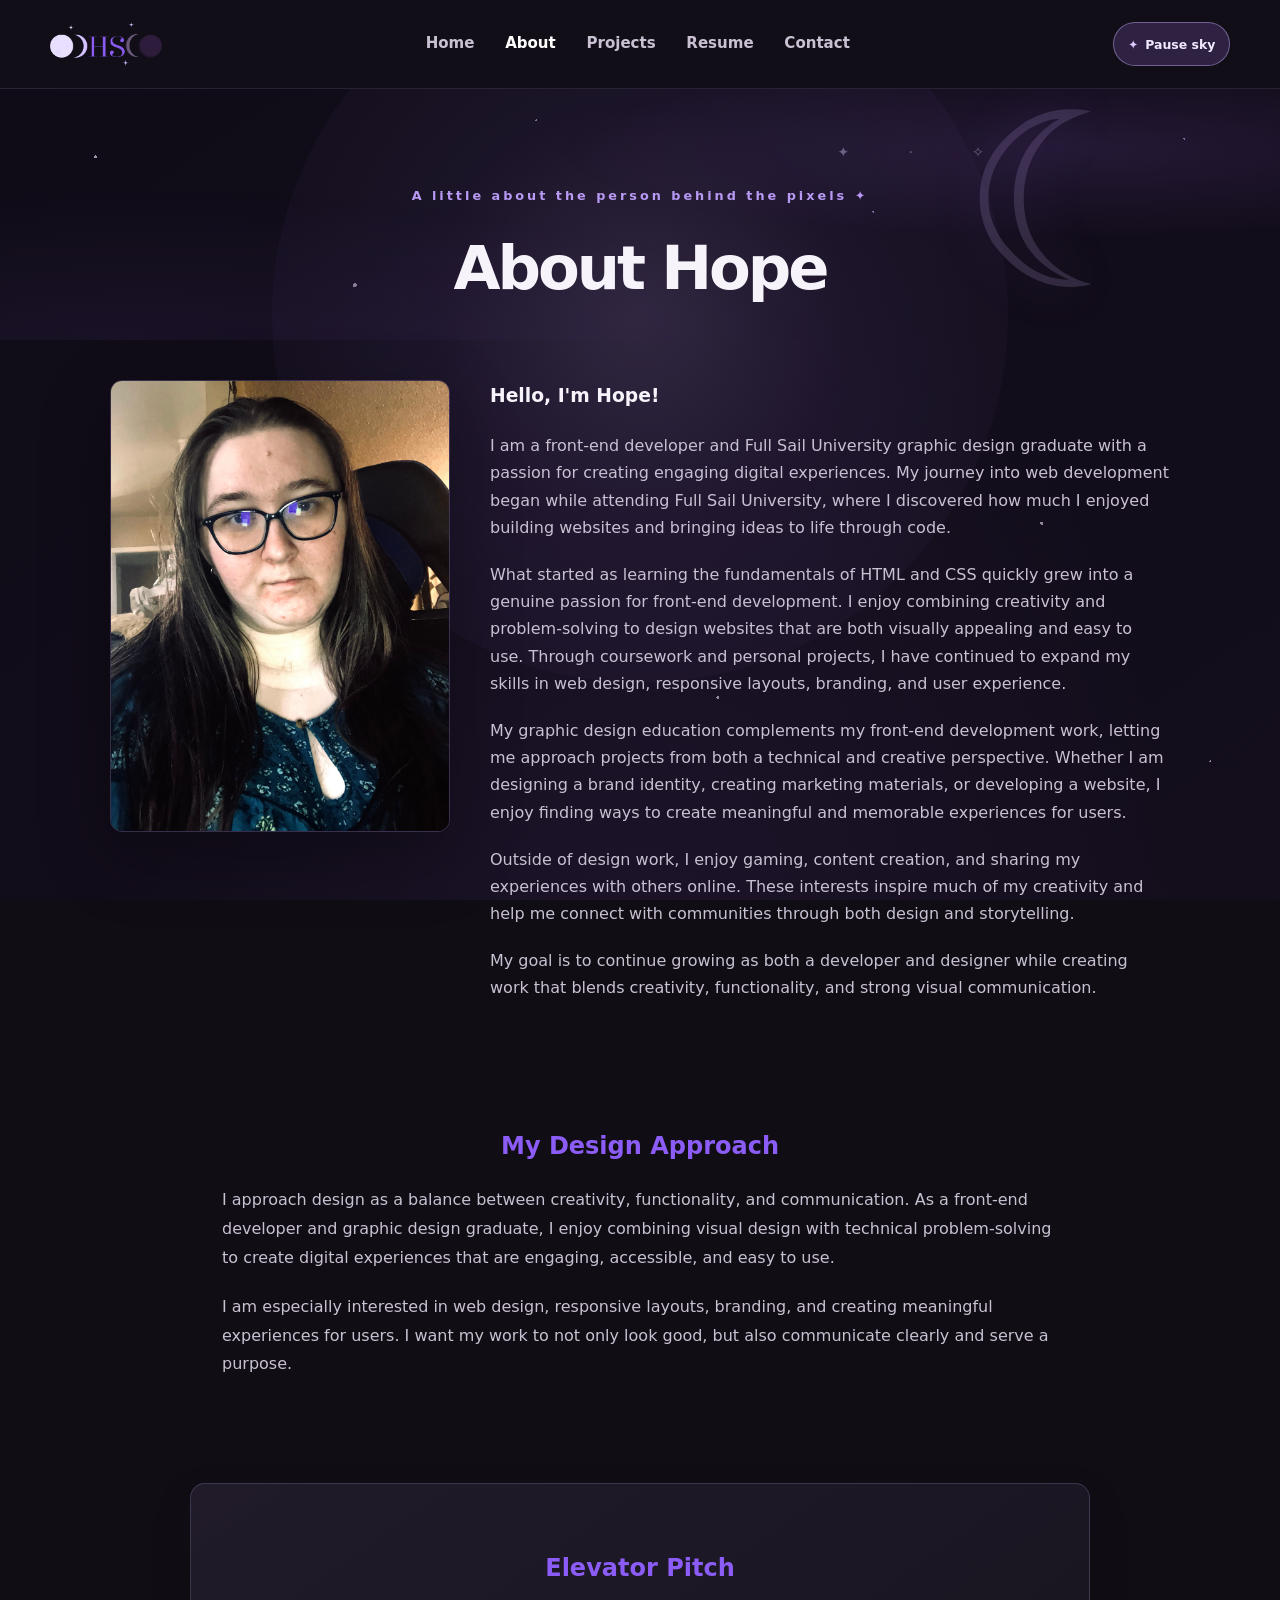
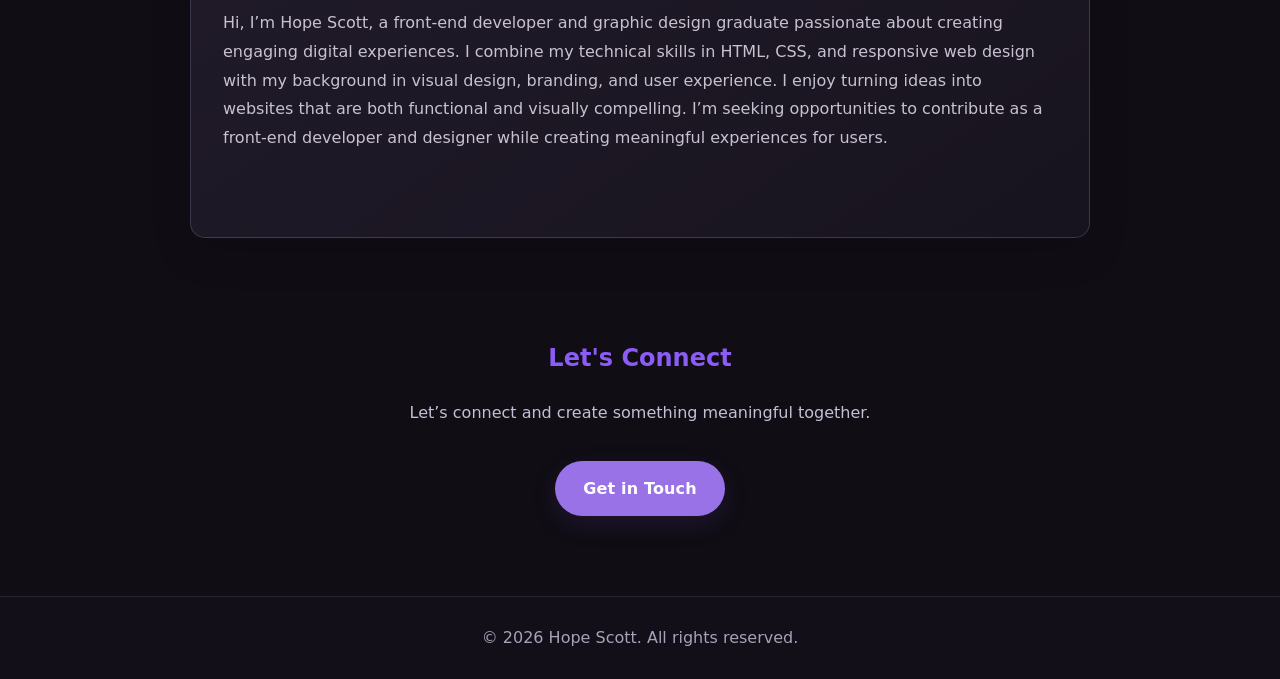
==== commit 2645b404: "Use star favicon across portfolio" ====
--- a/about/index.html
+++ b/about/index.html
@@ -9,7 +9,7 @@
     <link rel="canonical" href="https://hopescottcreative.is-not-a.dev/about/">
 
     <link rel="stylesheet" href="/css/style.css">
-    <link rel="icon" type="image/png" href="/images/hope-scott-favicon.png">
+    <link rel="icon" type="image/svg+xml" href="/images/hope-scott-star.svg?v=20261126" sizes="any">
 </head>
 <body>
 <div class="site-sky" aria-hidden="true">
--- a/css/style.css
+++ b/css/style.css
@@ -124,7 +124,7 @@
 
     padding: 100px 30px;
 
-    background-image: url("../images/hopescottcreative_herodesktop.png");
+    background-image: url("https://hopescottcreative.is-not-a.dev/images/hopescottcreative_herodesktop.png");
     background-size: cover;
     background-position: center;
     background-repeat: no-repeat;
@@ -898,7 +898,7 @@
     /* Home Hero */
 
       #hero {
-        background-image: url("../images/hopescottcreative_heromobile.png");
+        background-image: url("https://hopescottcreative.is-not-a.dev/images/hopescottcreative_heromobile.png");
         background-position: center center;
         min-height: 100svh;
     }
@@ -1137,9 +1137,10 @@
     top: 0;
     z-index: 1000;
     padding: 0.7rem clamp(1.1rem, 4vw, 3rem);
-    background: rgba(19, 15, 25, 0.92);
+    background: rgba(19, 15, 25, 0.98);
     border-bottom: 1px solid rgba(202, 177, 255, 0.12);
-    backdrop-filter: blur(16px);
+    backdrop-filter: none;
+    -webkit-backdrop-filter: none;
 }
 
 nav {
@@ -1989,6 +1990,59 @@
         linear-gradient(145deg, #332340, #17131d 78%);
 }
 
+.celestial-case-studies .case-study-preview {
+    isolation: isolate;
+}
+
+.celestial-case-studies .case-study-preview::before {
+    content: "";
+    position: absolute;
+    z-index: 1;
+    inset: 0;
+    background: linear-gradient(180deg, rgba(16, 13, 20, 0.02) 42%, rgba(16, 13, 20, 0.7) 100%);
+    pointer-events: none;
+}
+
+.celestial-case-studies .case-study-preview::after {
+    top: 0.9rem;
+    right: 1rem;
+    bottom: auto;
+    z-index: 2;
+    content: "✦   ·   ✧";
+}
+
+.case-study-thumb {
+    position: absolute;
+    z-index: 0;
+    inset: 0;
+    display: block;
+    width: 100%;
+    height: 100%;
+    object-fit: cover;
+}
+
+.case-study-thumb-hearth {
+    object-position: center 48%;
+}
+
+.case-study-thumb-visia {
+    object-fit: contain;
+    padding: 1rem;
+    background: linear-gradient(135deg, #ded8e8, #d8eff1);
+}
+
+.case-study-thumb-move {
+    object-position: center 26%;
+}
+
+.celestial-case-studies .case-study-index {
+    z-index: 3;
+    padding: 0.3rem 0.5rem;
+    color: #f1eaff;
+    background: rgba(16, 13, 20, 0.82);
+    border-radius: 999px;
+}
+
 .celestial-case-studies .case-study-preview::before,
 .celestial-case-studies .case-study-preview::after {
     position: absolute;
@@ -2049,6 +2103,15 @@
 
 .celestial-case-studies .case-study-content .text-link {
     margin-top: auto;
+}
+
+.celestial-case-studies .case-study-content .text-link:hover {
+    color: #c4a6f5;
+}
+
+.celestial-case-studies .case-study-card:hover {
+    border-color: #60447b;
+    transform: translateY(-4px);
 }
 
 .celestial-gallery {
@@ -2355,11 +2418,17 @@
 .cursor-moonlight {
     position: absolute;
     z-index: 1;
-    inset: 0;
+    top: 0;
+    left: 0;
+    width: 38rem;
+    height: 38rem;
     opacity: 0;
     pointer-events: none;
+    border-radius: 50%;
+    transform: translate3d(var(--light-px-x, 72vw), var(--light-px-y, 38vh), 0) translate(-50%, -50%);
+    will-change: transform, opacity;
     background: radial-gradient(
-        circle 19rem at var(--light-x, 72%) var(--light-y, 38%),
+        circle at center,
         rgba(201, 172, 255, 0.21) 0,
         rgba(160, 117, 231, 0.12) 34%,
         rgba(122, 84, 180, 0.05) 62%,
@@ -2421,9 +2490,10 @@
     min-height: min(820px, calc(100svh - 72px));
     background-color: #120d1b;
     background-image:
+        linear-gradient(to bottom, transparent 68%, #130e1b 100%),
         radial-gradient(ellipse at 50% 110%, rgba(102, 65, 148, 0.22), transparent 58%),
         linear-gradient(120deg, #100b17 0%, #1a1028 58%, #171020 100%);
-    background-position: center;
+    background-position: center, center, center;
     background-repeat: no-repeat;
 }
 
@@ -2495,8 +2565,8 @@
 }
 
 @keyframes star-field-drift {
-    from { background-position: 0 0, 0 0, 0 0, 0 0, 0 0, 0 0, 0 0, 0 0, 0 0; }
-    to { background-position: 0 0, 3px -5px, -4px 3px, 5px 2px, -2px -4px, 3px 5px, -5px -3px, 4px -2px, -3px 4px; }
+    from { opacity: 0.58; }
+    to { opacity: 0.82; }
 }
 
 @keyframes shooting-star {
@@ -2583,3 +2653,203 @@
         max-width: 19rem;
     }
 }
+
+
+/* Site-wide celestial backdrop. The moving layers stay paused until opted in. */
+body {
+    position: relative;
+    isolation: isolate;
+}
+
+.site-sky {
+    position: fixed;
+    z-index: -1;
+    inset: 0;
+    overflow: hidden;
+    pointer-events: none;
+    background:
+        radial-gradient(ellipse at 50% 110%, rgba(82, 53, 120, 0.16), transparent 60%),
+        linear-gradient(145deg, rgba(16, 12, 23, 0.98), rgba(20, 14, 29, 0.98));
+}
+
+.site-sky-stars {
+    position: absolute;
+    inset: -8px;
+    opacity: 0.48;
+    background:
+        radial-gradient(1.5px 1.5px at 8% 18%, rgba(242, 231, 255, 0.84) 99%, transparent 100%),
+        radial-gradient(1px 1px at 17% 72%, rgba(210, 190, 255, 0.78) 99%, transparent 100%),
+        radial-gradient(2px 2px at 28% 32%, rgba(238, 224, 255, 0.76) 99%, transparent 100%),
+        radial-gradient(1px 1px at 42% 14%, rgba(221, 203, 255, 0.7) 99%, transparent 100%),
+        radial-gradient(1.5px 1.5px at 56% 77%, rgba(242, 231, 255, 0.74) 99%, transparent 100%),
+        radial-gradient(1px 1px at 68% 24%, rgba(218, 197, 255, 0.76) 99%, transparent 100%),
+        radial-gradient(1.5px 1.5px at 81% 58%, rgba(242, 231, 255, 0.74) 99%, transparent 100%),
+        radial-gradient(1px 1px at 92% 16%, rgba(211, 188, 255, 0.8) 99%, transparent 100%),
+        radial-gradient(1px 1px at 94% 84%, rgba(238, 224, 255, 0.72) 99%, transparent 100%);
+    transform: translate3d(var(--site-star-x, 0px), var(--site-star-y, 0px), 0);
+}
+
+.site-sky-moon {
+    position: absolute;
+    top: 9vh;
+    right: 8vw;
+    color: rgba(206, 184, 245, 0.17);
+    font-size: clamp(8rem, 19vw, 16rem);
+    line-height: 1;
+    text-shadow: 0 0 60px rgba(153, 111, 225, 0.14);
+    translate: var(--site-moon-x, 0px) var(--site-moon-y, 0px);
+}
+
+.site-sky-light {
+    position: absolute;
+    top: 0;
+    left: 0;
+    width: 46rem;
+    height: 46rem;
+    opacity: 0;
+    border-radius: 50%;
+    transform: translate3d(var(--site-light-x, 50vw), var(--site-light-y, 35vh), 0) translate(-50%, -50%);
+    will-change: transform, opacity;
+    background: radial-gradient(
+        circle at center,
+        rgba(201, 172, 255, 0.16),
+        rgba(160, 117, 231, 0.08) 40%,
+        transparent 100%
+    );
+}
+
+.site-sky-shooting {
+    position: absolute;
+    top: 18%;
+    left: 16%;
+    width: 150px;
+    height: 2px;
+    opacity: 0;
+    transform: rotate(28deg);
+    transform-origin: left center;
+    background: linear-gradient(90deg, rgba(231, 215, 255, 0.9), rgba(192, 157, 255, 0.42) 38%, transparent);
+    filter: drop-shadow(0 0 5px rgba(198, 165, 255, 0.72));
+}
+
+.site-sky-shooting-two {
+    top: 55%;
+    left: 68%;
+    width: 115px;
+}
+
+body.site-motion-active .site-sky-stars {
+    animation: star-field-drift 24s ease-in-out infinite alternate;
+    opacity: 0.75;
+}
+
+body.site-motion-active .site-sky-moon {
+    animation: moon-drift 12s ease-in-out infinite;
+}
+
+body.site-motion-active .site-sky-light {
+    opacity: 1;
+}
+
+body.site-motion-active .site-sky-shooting-one {
+    animation: shooting-star 13s ease-out infinite;
+    animation-delay: 1.4s;
+}
+
+body.site-motion-active .site-sky-shooting-two {
+    animation: shooting-star 17s ease-out infinite;
+    animation-delay: 7s;
+}
+
+.sky-motion-toggle {
+    display: inline-flex;
+    align-items: center;
+    justify-content: center;
+    gap: 0.42rem;
+    min-height: 44px;
+    padding: 0.48rem 0.85rem;
+    color: #f1e9ff;
+    background: rgba(49, 35, 68, 0.95);
+    border: 1px solid rgba(205, 183, 255, 0.42);
+    border-radius: 999px;
+    font: inherit;
+    font-size: 0.78rem;
+    font-weight: 650;
+    white-space: nowrap;
+    cursor: pointer;
+}
+
+.sky-motion-toggle span:first-child {
+    color: #dcc8ff;
+}
+
+.sky-motion-toggle:hover:not(:disabled) {
+    background: #493260;
+}
+
+.sky-motion-toggle:disabled {
+    color: #c6bdcf;
+    background: rgba(29, 21, 42, 0.85);
+    border-color: rgba(205, 183, 255, 0.22);
+    cursor: not-allowed;
+}
+
+.visually-hidden {
+    position: absolute !important;
+    width: 1px !important;
+    height: 1px !important;
+    padding: 0 !important;
+    margin: -1px !important;
+    overflow: hidden !important;
+    clip: rect(0, 0, 0, 0) !important;
+    white-space: nowrap !important;
+    border: 0 !important;
+}
+
+@media (max-width: 768px) {
+    .sky-motion-toggle {
+        min-height: 42px;
+        padding: 0.4rem 0.68rem;
+        font-size: 0.7rem;
+    }
+
+    .site-sky-moon {
+        top: 11vh;
+        right: 2vw;
+        font-size: 8rem;
+    }
+}
+
+@media (prefers-reduced-motion: reduce) {
+    body.site-motion-active .site-sky-stars,
+    body.site-motion-active .site-sky-moon,
+    body.site-motion-active .site-sky-shooting-one,
+    body.site-motion-active .site-sky-shooting-two {
+        animation: none !important;
+    }
+
+    body.site-motion-active .site-sky-light {
+        opacity: 0;
+    }
+}
+
+
+/* Final refinements: one shared moon, forward-moving shooting stars. */
+.about-hero::after,
+#resume-hero::after,
+.contact-hero::after,
+.thank-you::after {
+    content: none;
+}
+
+.shooting-star,
+.site-sky-shooting {
+    background: linear-gradient(
+        90deg,
+        transparent 0%,
+        rgba(192, 157, 255, 0.34) 56%,
+        rgba(231, 215, 255, 0.96) 100%
+    );
+}
+
+/* Motion starts automatically unless reduced motion is requested.
+   The always-visible navigation control can pause it at any time. */
